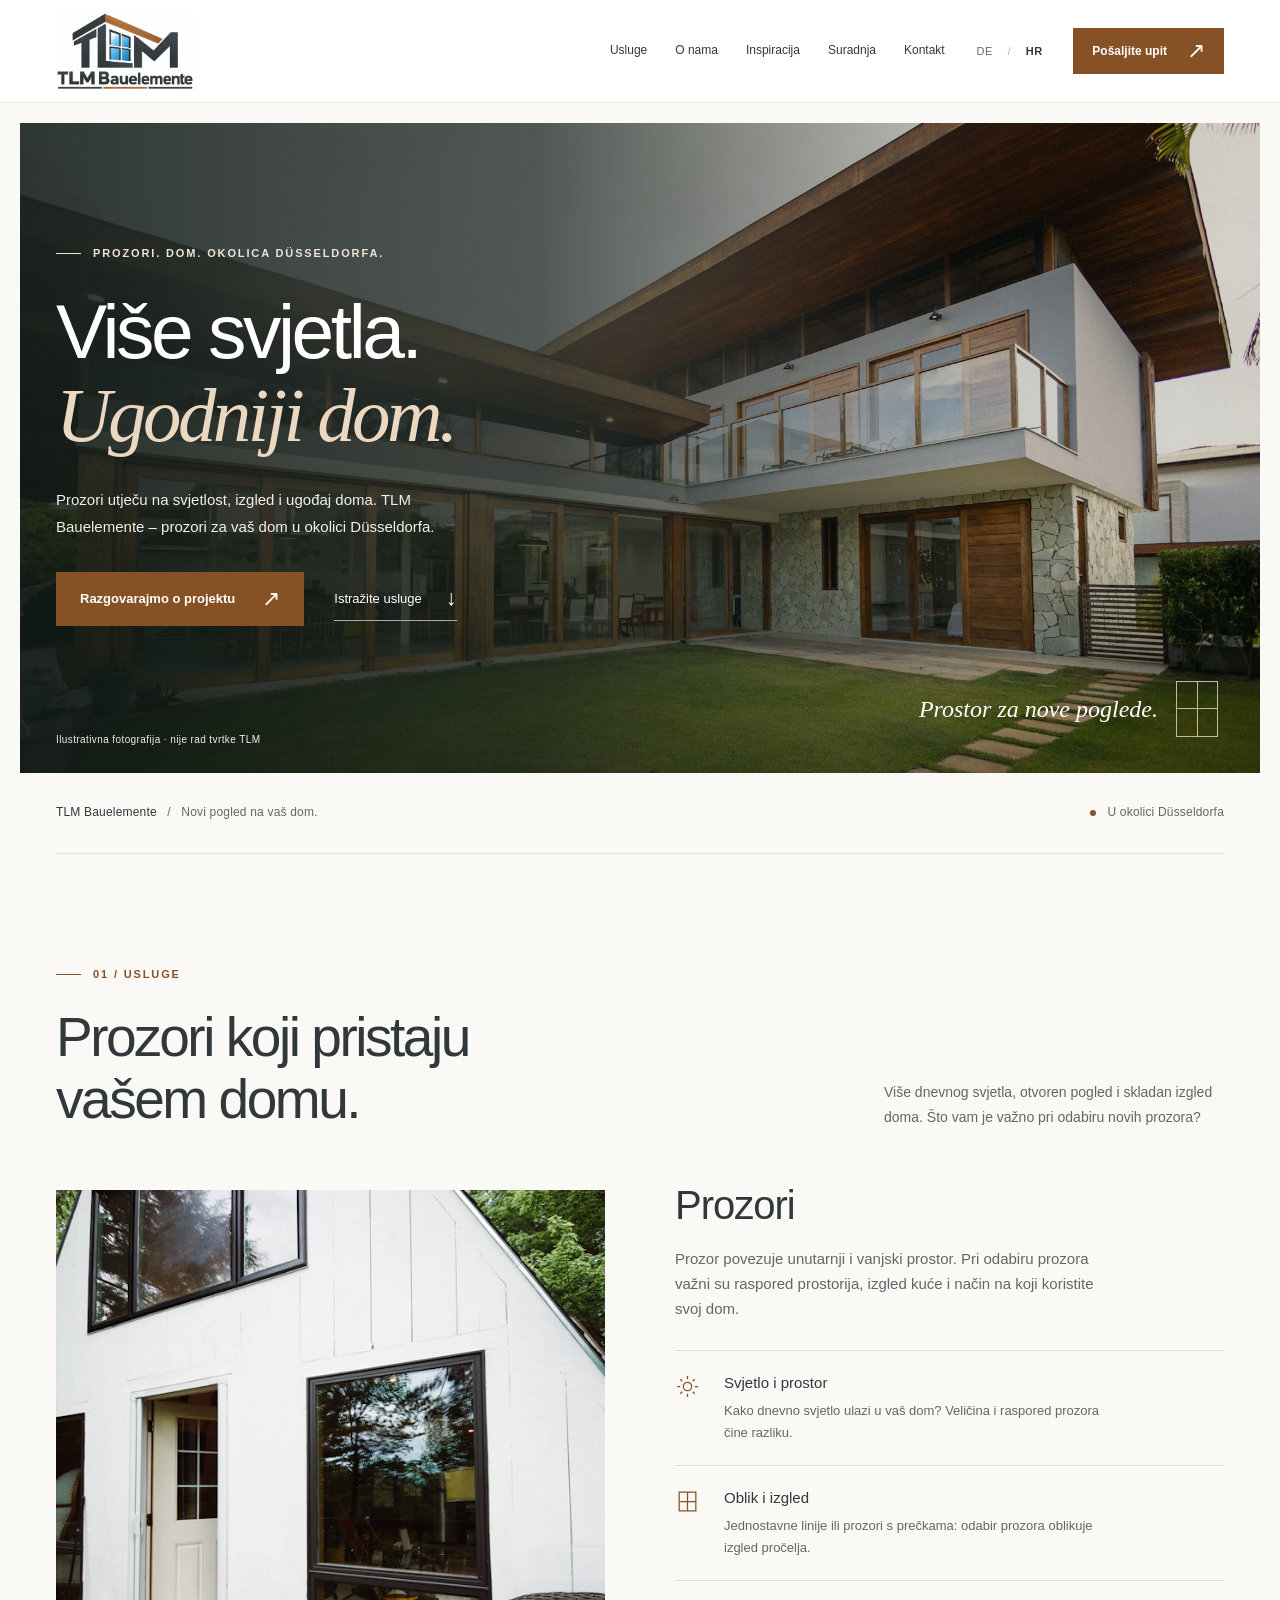
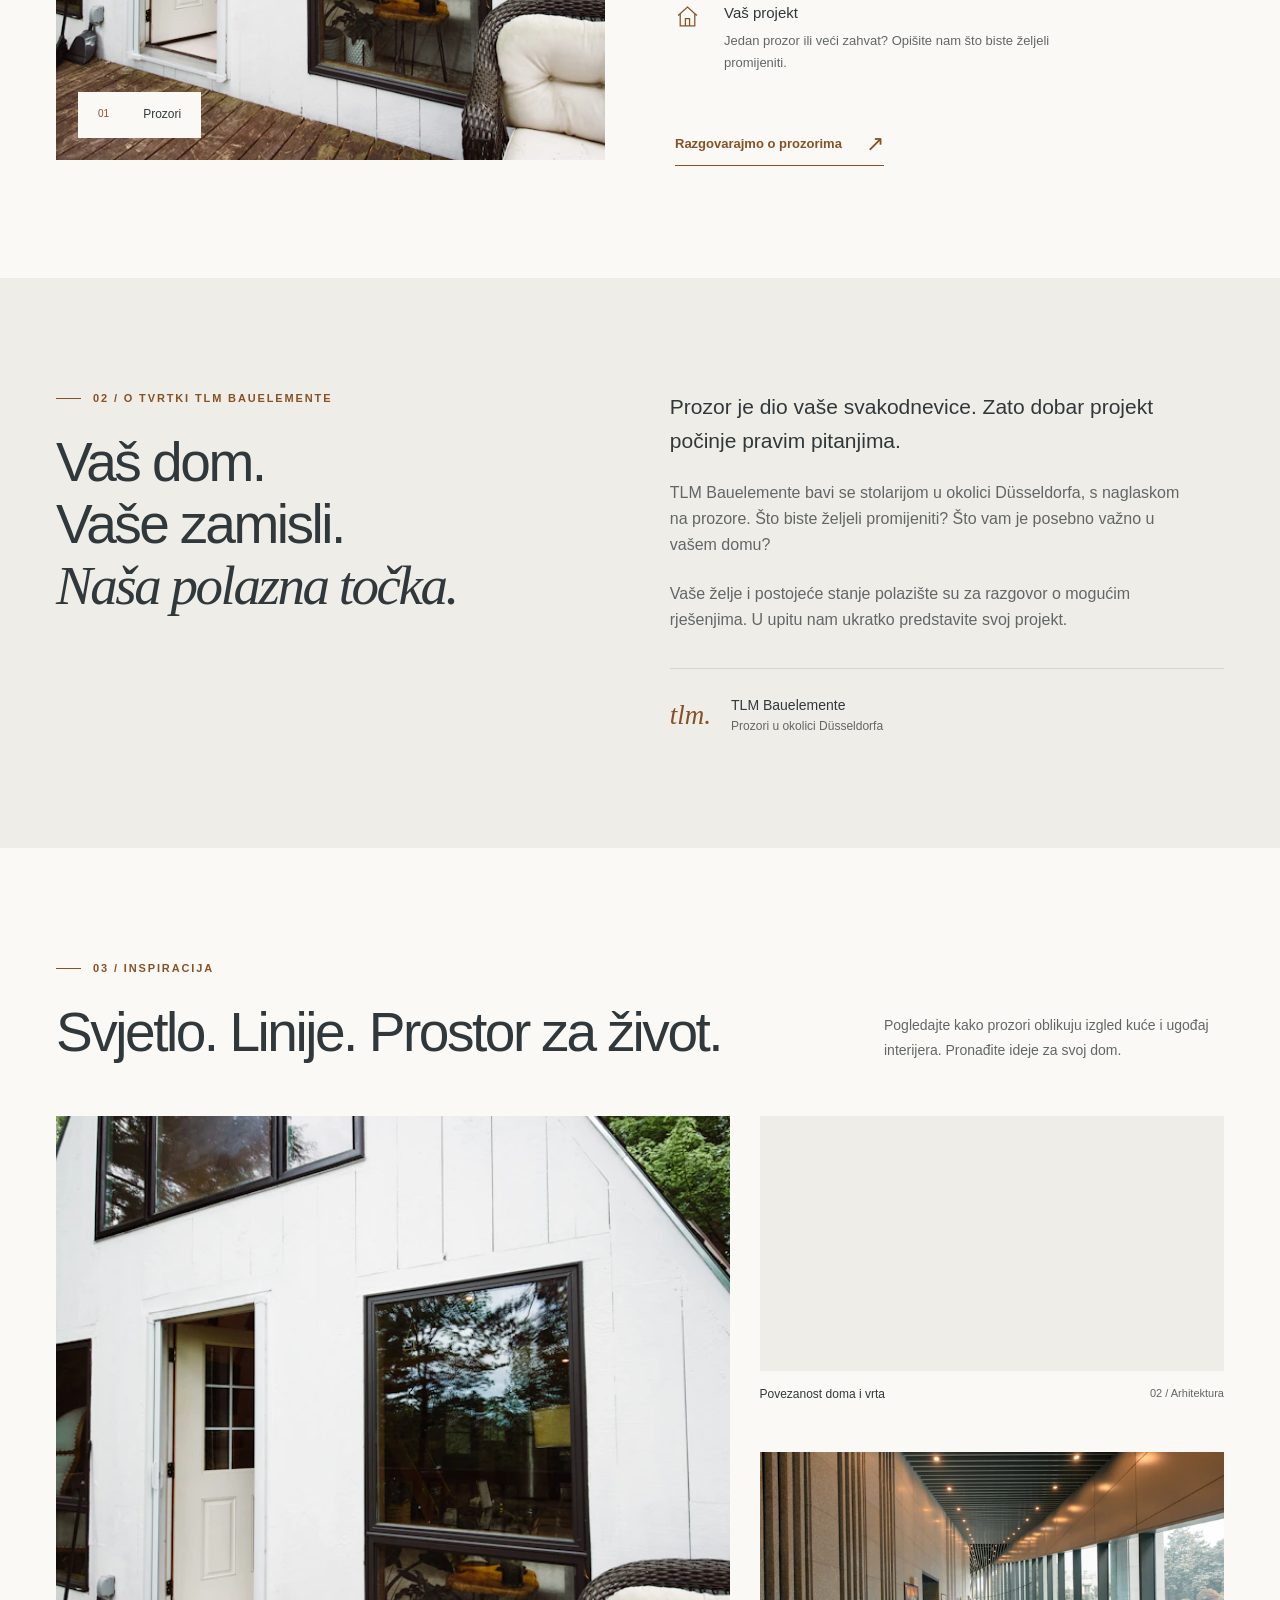
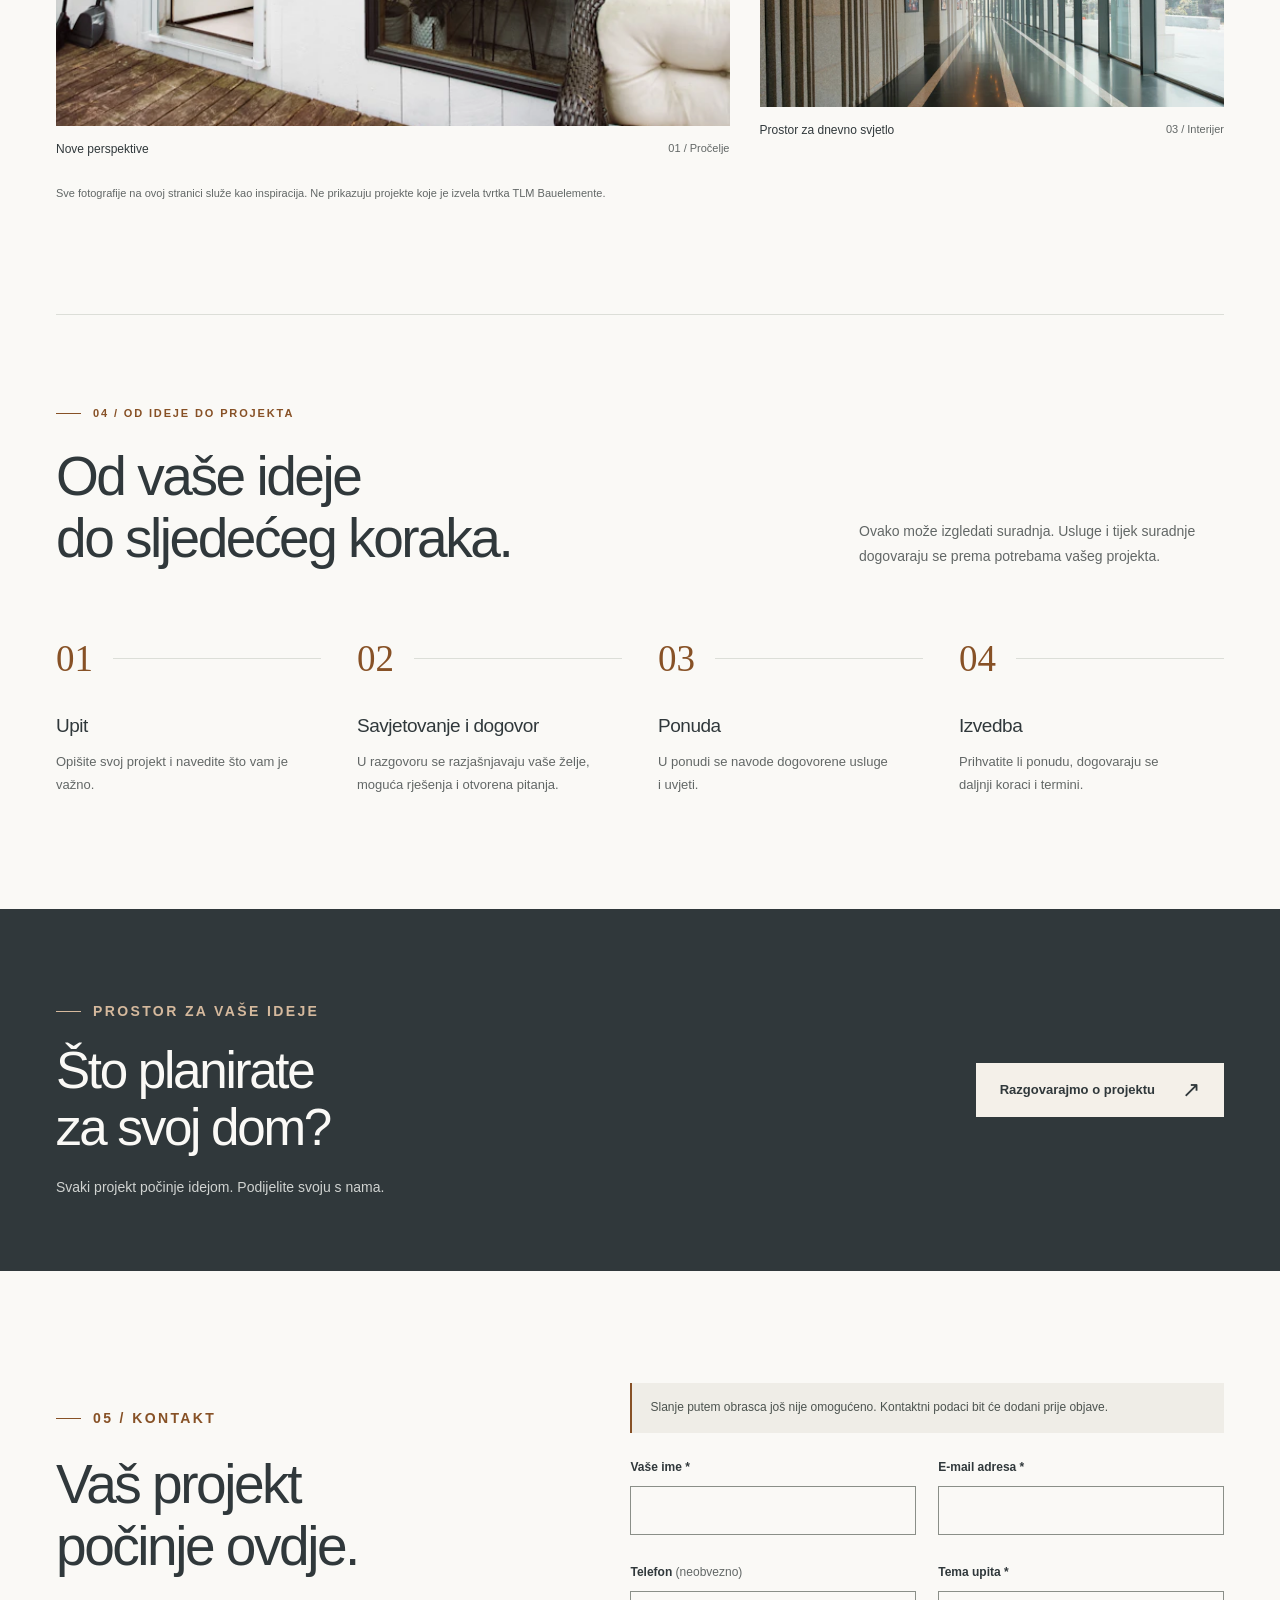
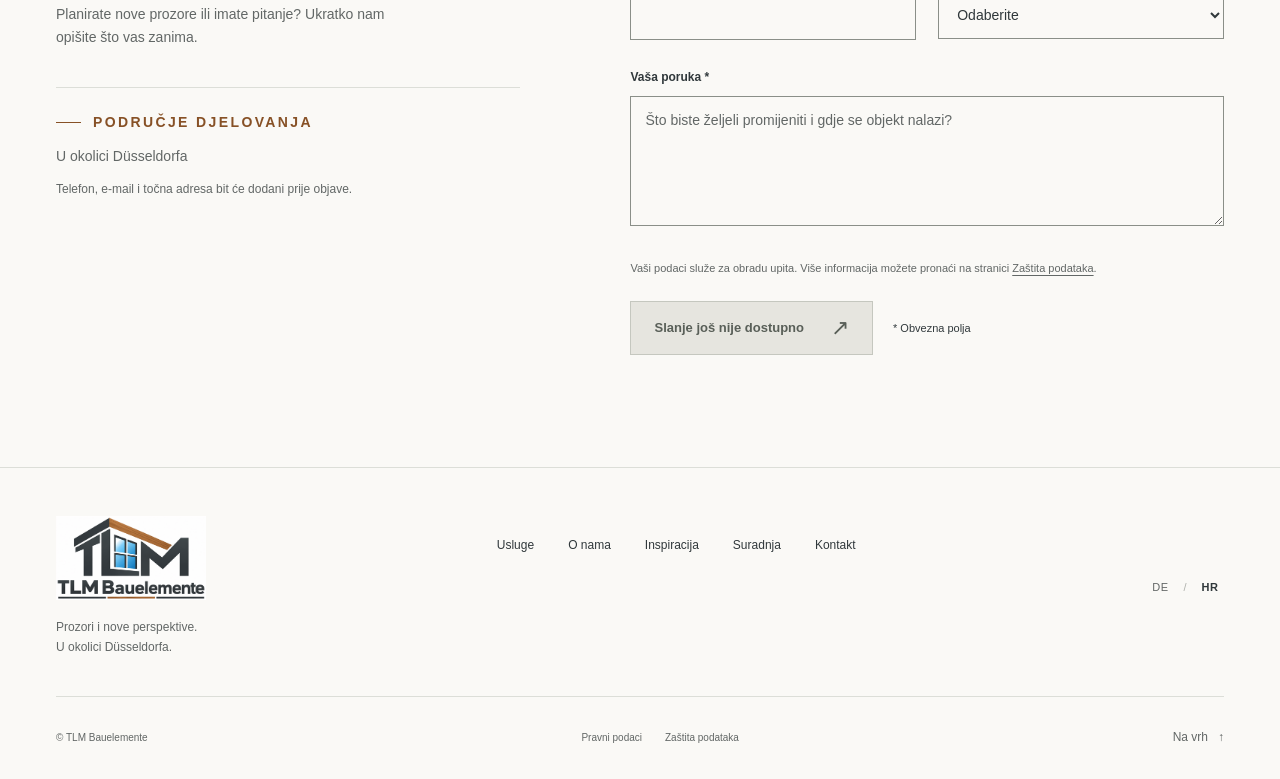
==== hr/index.html @ 79901905 "Add files via upload" ====
<!doctype html>
<html lang="hr">
<head>
  <meta charset="utf-8">
  <meta name="viewport" content="width=device-width, initial-scale=1">
  <meta name="theme-color" content="#30383b">
  <meta name="robots" content="noindex, nofollow">
  <title>TLM Bauelemente | Prozori u okolici Düsseldorfa</title>
  <meta name="description" content="Prozori za vaš dom u okolici Düsseldorfa. Upoznajte TLM Bauelemente, pronađite inspiraciju i opišite nam svoj projekt.">
  <!-- Replace the reserved example.invalid domain before publishing; see docs/OBJAVA.md. -->
  <link rel="canonical" href="https://example.invalid/hr/">
  <link rel="alternate" hreflang="de" href="https://example.invalid/">
  <link rel="alternate" hreflang="hr" href="https://example.invalid/hr/">
  <link rel="alternate" hreflang="x-default" href="https://example.invalid/">
  <meta property="og:type" content="website">
  <meta property="og:site_name" content="TLM Bauelemente">
  <meta property="og:locale" content="hr_HR">
  <meta property="og:locale:alternate" content="de_DE">
  <meta property="og:title" content="TLM Bauelemente | Prozori u okolici Düsseldorfa">
  <meta property="og:description" content="Prozori za vaš dom u okolici Düsseldorfa. Upoznajte TLM Bauelemente, pronađite inspiraciju i opišite nam svoj projekt.">
  <meta property="og:url" content="https://example.invalid/hr/">
  <meta property="og:image" content="https://example.invalid/assets/images/house-1200.jpg">
  <meta property="og:image:width" content="1200">
  <meta property="og:image:height" content="675">
  <meta property="og:image:alt" content="Moderna kuća s velikim staklenim površinama i drvenim okvirima – ilustrativna fotografija">
  <link rel="icon" type="image/png" href="../assets/images/favicon.png">
  <link rel="stylesheet" href="../assets/css/styles.css">
  <script src="../assets/js/config.js" defer></script>
  <script src="../assets/js/main.js" defer></script>
</head><body id="top">
<a class="skip-link" href="#main">Preskoči na sadržaj</a>
<header class="site-header"><div class="wrap header-inner">
  <a class="brand" href="index.html" aria-label="TLM Bauelemente – početna stranica"><img src="../assets/images/logo-small.png" width="400" height="225" alt="TLM Bauelemente"></a>
  <nav class="header-nav" id="main-nav" aria-label="Glavna navigacija"><a href="#leistungen">Usluge</a><a href="#ueber-uns">O nama</a><a href="#inspiration">Inspiracija</a><a href="#ablauf">Suradnja</a><a href="#kontakt">Kontakt</a></nav>
  <div class="header-actions"><nav class="languages" aria-label="Odabir jezika"><a href="../index.html" lang="de" hreflang="de" aria-label="Deutsch" data-language-link>DE</a><span aria-hidden="true">/</span><a href="index.html" lang="hr" hreflang="hr" aria-label="Hrvatski" aria-current="page">HR</a></nav><a class="button" href="#kontakt">Pošaljite upit <span class="arrow" aria-hidden="true">↗</span></a><button class="menu-toggle" type="button" aria-expanded="false" aria-controls="main-nav" aria-label="Otvori izbornik"><span></span><span></span></button></div>
</div></header>
<main id="main">
  <section class="hero" aria-labelledby="hero-title">
    <img class="hero-image" src="../assets/images/house-1200.jpg" srcset="../assets/images/house-640.jpg 640w, ../assets/images/house-1200.jpg 1200w, ../assets/images/house-1920.jpg 1920w" sizes="100vw" width="1200" height="675" alt="Moderna kuća s velikim staklenim površinama i drvenim okvirima – ilustrativna fotografija" fetchpriority="high" decoding="async">
    <div class="wrap"><p class="eyebrow">Prozori. Dom. Okolica Düsseldorfa.</p><h1 id="hero-title">Više svjetla.<span class="serif">Ugodniji dom.</span></h1><p class="hero-description">Prozori utječu na svjetlost, izgled i ugođaj doma. TLM Bauelemente – prozori za vaš dom u okolici Düsseldorfa.</p><div class="hero-buttons"><a class="button" href="#kontakt">Razgovarajmo o projektu <span class="arrow" aria-hidden="true">↗</span></a><a class="text-link" href="#leistungen">Istražite usluge <span class="arrow" aria-hidden="true">↓</span></a></div></div>
    <p class="hero-note">Ilustrativna fotografija · nije rad tvrtke TLM</p><div class="hero-marker" aria-hidden="true"><span>Prostor za nove poglede.</span><div class="window-mark"></div></div>
  </section>
  <div class="wrap intro-strip"><p><strong>TLM Bauelemente</strong> &nbsp; / &nbsp; Novi pogled na vaš dom.</p><p class="strip-right"><span class="location-dot" aria-hidden="true"></span>U okolici Düsseldorfa</p></div>
  <section class="section wrap" id="leistungen" aria-labelledby="services-title">
    <div class="section-heading"><div><p class="eyebrow">01 / Usluge</p><h2 id="services-title">Prozori koji pristaju<br>vašem domu.</h2></div><p>Više dnevnog svjetla, otvoren pogled i skladan izgled doma. Što vam je važno pri odabiru novih prozora?</p></div>
    <div class="services-layout"><figure class="service-photo"><img class="" src="../assets/images/window-1200.webp" srcset="../assets/images/window-640.webp 640w, ../assets/images/window-1200.webp 1200w, ../assets/images/window-1920.webp 1920w" sizes="(max-width: 600px) calc(100vw - 40px), 50vw" width="1200" height="1800" alt="Svijetlo pročelje kuće s tamnim prozorskim okvirima i drvenom terasom – ilustrativna fotografija" loading="lazy" decoding="async"><figcaption class="photo-label"><span>01</span>Prozori</figcaption></figure><div class="service-details"><h3>Prozori</h3><p>Prozor povezuje unutarnji i vanjski prostor. Pri odabiru prozora važni su raspored prostorija, izgled kuće i način na koji koristite svoj dom.</p><div class="service-points"><div class="service-point"><svg viewBox="0 0 24 24" aria-hidden="true"><path d="M12 2v3m0 14v3M2 12h3m14 0h3M5 5l2 2m10 10 2 2M5 19l2-2M17 7l2-2"/><circle cx="12" cy="12" r="4"/></svg><div><h4>Svjetlo i prostor</h4><p>Kako dnevno svjetlo ulazi u vaš dom? Veličina i raspored prozora čine razliku.</p></div></div><div class="service-point"><svg viewBox="0 0 24 24" aria-hidden="true"><rect x="4" y="3" width="16" height="18"/><path d="M12 3v18M4 12h16"/></svg><div><h4>Oblik i izgled</h4><p>Jednostavne linije ili prozori s prečkama: odabir prozora oblikuje izgled pročelja.</p></div></div><div class="service-point"><svg viewBox="0 0 24 24" aria-hidden="true"><path d="M3 11 12 3l9 8M5 9v12h14V9M10 21v-7h4v7"/></svg><div><h4>Vaš projekt</h4><p>Jedan prozor ili veći zahvat? Opišite nam što biste željeli promijeniti.</p></div></div></div><a class="text-link" href="#kontakt">Razgovarajmo o prozorima <span class="arrow" aria-hidden="true">↗</span></a></div></div>
    <!-- Optional services: enable only after owner approval, in assets/js/config.js. -->
    <div class="additional-services"><article data-service="doors" hidden><svg class="service-icon" viewBox="0 0 24 24" aria-hidden="true"><path d="M5 21V3h14v18M5 21h14M9 21V6l7-2v17M12 13h1"/></svg><h3>Vrata</h3><p>Ulazna vrata ostavljaju prvi dojam. Opišite kakav izgled želite i što vam je važno u svakodnevnoj uporabi.</p><a class="text-link" href="#kontakt">Pošaljite upit <span class="arrow" aria-hidden="true">↗</span></a></article><article data-service="sliding" hidden><svg class="service-icon" viewBox="0 0 24 24" aria-hidden="true"><rect x="2" y="4" width="20" height="16"/><path d="M10 4v16M14 4v16M5 12h3m8 0h3"/></svg><h3>Klizne stijene</h3><p>Želite povezati dom s terasom ili vrtom? Opišite kakvu kliznu stijenu zamišljate.</p><a class="text-link" href="#kontakt">Pošaljite upit <span class="arrow" aria-hidden="true">↗</span></a></article><article data-service="shutters" hidden><svg class="service-icon" viewBox="0 0 24 24" aria-hidden="true"><rect x="4" y="3" width="16" height="18"/><path d="M4 7h16M4 10h16M4 13h16M4 16h16"/></svg><h3>Rolete</h3><p>Više privatnosti ili manje jutarnjeg svjetla? Opišite što očekujete od roleta.</p><a class="text-link" href="#kontakt">Pošaljite upit <span class="arrow" aria-hidden="true">↗</span></a></article><article data-service="shading" hidden><svg class="service-icon" viewBox="0 0 24 24" aria-hidden="true"><circle cx="12" cy="12" r="4"/><path d="M12 2v3m0 14v3M2 12h3m14 0h3M5 5l2 2m10 10 2 2M5 19l2-2M17 7l2-2"/></svg><h3>Zaštita od sunca</h3><p>U kojim vam prostorijama smeta izravno sunce? Opišite gdje vam je potrebna zaštita.</p><a class="text-link" href="#kontakt">Pošaljite upit <span class="arrow" aria-hidden="true">↗</span></a></article><article data-service="installation" hidden><svg class="service-icon" viewBox="0 0 24 24" aria-hidden="true"><path d="M14 5a5 5 0 0 0-6 6l-5 6a2 2 0 0 0 4 3l5-6a5 5 0 0 0 6-6l-3 3-3-3 2-3Z"/></svg><h3>Montaža</h3><p>Imate pitanja o ugradnji? Opišite što treba ugraditi i kakvo je postojeće stanje.</p><a class="text-link" href="#kontakt">Pošaljite upit <span class="arrow" aria-hidden="true">↗</span></a></article><article data-service="renovation" hidden><svg class="service-icon" viewBox="0 0 24 24" aria-hidden="true"><path d="m3 11 9-8 9 8M5 10v11h14V10M9 15h6m-2-2 2 2-2 2"/></svg><h3>Obnova</h3><p>Planirate zamjenu postojećih prozora ili vrata? Opišite trenutačno stanje i željene promjene.</p><a class="text-link" href="#kontakt">Pošaljite upit <span class="arrow" aria-hidden="true">↗</span></a></article></div>
  </section>
  <section class="section about" id="ueber-uns" aria-labelledby="about-title"><div class="wrap about-layout"><div><p class="eyebrow">02 / O tvrtki TLM Bauelemente</p><h2 id="about-title">Vaš dom.<br>Vaše zamisli.<br><span class="serif">Naša polazna točka.</span></h2></div><div class="about-body"><p class="lead">Prozor je dio vaše svakodnevice. Zato dobar projekt počinje pravim pitanjima.</p><p>TLM Bauelemente bavi se stolarijom u okolici Düsseldorfa, s naglaskom na prozore. Što biste željeli promijeniti? Što vam je posebno važno u vašem domu?</p><p>Vaše želje i postojeće stanje polazište su za razgovor o mogućim rješenjima. U upitu nam ukratko predstavite svoj projekt.</p><div class="about-footnote"><span class="monogram" aria-hidden="true">tlm.</span><p><strong>TLM Bauelemente</strong>Prozori u okolici Düsseldorfa</p></div></div></div></section>
  <section class="section wrap" id="inspiration" aria-labelledby="gallery-title"><div class="section-heading"><div><p class="eyebrow">03 / Inspiracija</p><h2 id="gallery-title">Svjetlo. Linije. Prostor za život.</h2></div><p>Pogledajte kako prozori oblikuju izgled kuće i ugođaj interijera. Pronađite ideje za svoj dom.</p></div><div class="gallery"><figure><div class="image-wrap"><img class="" src="../assets/images/window-1200.webp" srcset="../assets/images/window-640.webp 640w, ../assets/images/window-1200.webp 1200w, ../assets/images/window-1920.webp 1920w" sizes="(max-width: 600px) calc(100vw - 40px), 50vw" width="1200" height="1800" alt="Svijetlo pročelje kuće s tamnim prozorskim okvirima i drvenom terasom – ilustrativna fotografija" loading="lazy" decoding="async"></div><figcaption>Nove perspektive<span>01 / Pročelje</span></figcaption></figure><figure><div class="image-wrap"><img class="" src="../assets/images/house-1200.jpg" srcset="../assets/images/house-640.jpg 640w, ../assets/images/house-1200.jpg 1200w, ../assets/images/house-1920.jpg 1920w" sizes="(max-width: 600px) calc(100vw - 40px), 50vw" width="1200" height="675" alt="Moderna kuća s velikim staklenim površinama i drvenim okvirima – ilustrativna fotografija" loading="lazy" decoding="async"></div><figcaption>Povezanost doma i vrta<span>02 / Arhitektura</span></figcaption></figure><figure><div class="image-wrap"><img class="" src="../assets/images/interior-1200.webp" srcset="../assets/images/interior-640.webp 640w, ../assets/images/interior-1200.webp 1200w, ../assets/images/interior-1920.webp 1920w" sizes="(max-width: 600px) calc(100vw - 40px), 50vw" width="1200" height="800" alt="Dug interijer s ostakljenjem od poda do stropa i dnevnim svjetlom – ilustrativna fotografija" loading="lazy" decoding="async"></div><figcaption>Prostor za dnevno svjetlo<span>03 / Interijer</span></figcaption></figure></div><p class="image-notice">Sve fotografije na ovoj stranici služe kao inspiracija. Ne prikazuju projekte koje je izvela tvrtka TLM Bauelemente.</p></section>
  <section class="section process wrap" id="ablauf" aria-labelledby="process-title"><div class="process-inner"><div class="section-heading"><div><p class="eyebrow">04 / Od ideje do projekta</p><h2 id="process-title">Od vaše ideje<br>do sljedećeg koraka.</h2></div><p>Ovako može izgledati suradnja. Usluge i tijek suradnje dogovaraju se prema potrebama vašeg projekta.</p></div><div class="steps"><article><div class="step-number" aria-hidden="true">01</div><h3>Upit</h3><p>Opišite svoj projekt i navedite što vam je važno.</p></article><article><div class="step-number" aria-hidden="true">02</div><h3>Savjetovanje i dogovor</h3><p>U razgovoru se razjašnjavaju vaše želje, moguća rješenja i otvorena pitanja.</p></article><article><div class="step-number" aria-hidden="true">03</div><h3>Ponuda</h3><p>U ponudi se navode dogovorene usluge i uvjeti.</p></article><article><div class="step-number" aria-hidden="true">04</div><h3>Izvedba</h3><p>Prihvatite li ponudu, dogovaraju se daljnji koraci i termini.</p></article></div></div></section>
  <section class="cta" aria-labelledby="cta-title"><div class="wrap cta-inner"><div><p class="eyebrow">Prostor za vaše ideje</p><h2 id="cta-title">Što planirate<br>za svoj dom?</h2><p>Svaki projekt počinje idejom. Podijelite svoju s nama.</p></div><a class="button" href="#kontakt">Razgovarajmo o projektu <span class="arrow" aria-hidden="true">↗</span></a></div></section>
  <section class="section wrap" id="kontakt" aria-labelledby="contact-title"><div class="contact-grid"><div class="contact-copy"><p class="eyebrow">05 / Kontakt</p><h2 id="contact-title">Vaš projekt<br>počinje ovdje.</h2><p>Planirate nove prozore ili imate pitanje? Ukratko nam opišite što vas zanima.</p><div class="contact-detail"><p class="eyebrow">Područje djelovanja</p><p>U okolici Düsseldorfa</p><p class="pending">Telefon, e-mail i točna adresa bit će dodani prije objave.</p></div></div>
  <div><p class="form-notice" id="form-notice">Slanje putem obrasca još nije omogućeno. Kontaktni podaci bit će dodani prije objave.</p>
    <form id="project-form" aria-describedby="form-notice" method="post">
      <div class="form-grid">
        <div class="field"><label for="name">Vaše ime *</label><input id="name" name="name" type="text" autocomplete="name" required maxlength="120" data-validate aria-describedby="name-error"><span class="field-error" id="name-error"></span></div>
        <div class="field"><label for="email">E-mail adresa *</label><input id="email" name="email" type="email" autocomplete="email" required maxlength="254" data-validate aria-describedby="email-error"><span class="field-error" id="email-error"></span></div>
        <div class="field"><label for="phone">Telefon <span>(neobvezno)</span></label><input id="phone" name="phone" type="tel" autocomplete="tel" maxlength="50" data-validate aria-describedby="phone-error"><span class="field-error" id="phone-error"></span></div>
        <div class="field"><label for="project-type">Tema upita *</label><select id="project-type" name="projectType" required data-validate aria-describedby="project-type-error"><option value="">Odaberite</option><option value="windows">Prozori</option><option value="general">Opći upit</option><option data-service="doors" value="doors" hidden disabled>Vrata</option><option data-service="sliding" value="sliding" hidden disabled>Klizne stijene</option><option data-service="shutters" value="shutters" hidden disabled>Rolete</option><option data-service="shading" value="shading" hidden disabled>Zaštita od sunca</option><option data-service="installation" value="installation" hidden disabled>Montaža</option><option data-service="renovation" value="renovation" hidden disabled>Obnova</option></select><span class="field-error" id="project-type-error"></span></div>
        <div class="field full"><label for="message">Vaša poruka *</label><textarea id="message" name="message" rows="4" required maxlength="5000" placeholder="Što biste željeli promijeniti i gdje se objekt nalazi?" data-validate aria-describedby="message-error"></textarea><span class="field-error" id="message-error"></span></div>
      </div>
      <div class="honeypot" aria-hidden="true"><label for="website">Web-stranica</label><input id="website" name="website" tabindex="-1" autocomplete="off" disabled></div>
      <p class="privacy-note">Vaši podaci služe za obradu upita. Više informacija možete pronaći na stranici <a href="datenschutz.html">Zaštita podataka</a>.</p>
      <div class="form-bottom"><button class="button" type="submit" disabled><span data-submit-label>Slanje još nije dostupno</span><span class="arrow" aria-hidden="true">↗</span></button><span class="required-note">* Obvezna polja</span></div>
      <p class="form-status" id="form-status" role="status" aria-live="polite" aria-atomic="true"></p>
      <noscript><p class="no-js-notice">Slanje putem obrasca u ovom prikazu još nije omogućeno. Nakon aktivacije za slanje će biti potreban JavaScript.</p></noscript>
    </form>
  </div></div></section>
</main><footer class="site-footer"><div class="wrap">
  <div class="footer-top"><div class="footer-brand"><a href="index.html" aria-label="TLM Bauelemente – početna stranica"><img src="../assets/images/logo-small.png" width="400" height="225" alt="TLM Bauelemente" loading="lazy"></a><p>Prozori i nove perspektive.<br>U okolici Düsseldorfa.</p></div><nav class="footer-links" aria-label="Navigacija u podnožju"><a href="#leistungen">Usluge</a><a href="#ueber-uns">O nama</a><a href="#inspiration">Inspiracija</a><a href="#ablauf">Suradnja</a><a href="#kontakt">Kontakt</a></nav><nav class="languages" aria-label="Odabir jezika"><a href="../index.html" lang="de" hreflang="de" aria-label="Deutsch" data-language-link>DE</a><span aria-hidden="true">/</span><a href="index.html" lang="hr" hreflang="hr" aria-label="Hrvatski" aria-current="page">HR</a></nav></div>
  <div class="footer-bottom"><span>© TLM Bauelemente</span><nav class="footer-legal" aria-label="Pravne informacije"><a href="impressum.html">Pravni podaci</a><a href="datenschutz.html">Zaštita podataka</a></nav><a class="back-top" href="#top">Na vrh <span aria-hidden="true">↑</span></a></div>
</div></footer>
</body></html>
---- assets/css/styles.css ----
@charset "UTF-8";
:root{--paper:#faf9f6;--ink:#30383b;--muted:#626766;--line:#dcded8;--sand:#efede7;--wood:#875126;--wood-light:#c5966d;--white:#fff;--max:1280px;--header:102px}
*{box-sizing:border-box}html{scroll-behavior:smooth;scroll-padding-top:calc(var(--header) + 24px)}body{margin:0;background:var(--paper);color:var(--ink);font-family:Arial,Helvetica,sans-serif;font-size:16px;line-height:1.65;-webkit-font-smoothing:antialiased}a{color:inherit;text-decoration:none}button,input,textarea,select{font:inherit}button,a,input,textarea,select{-webkit-tap-highlight-color:transparent}button{cursor:pointer}img{display:block;max-width:100%;height:auto}figure,p,h1,h2,h3{margin:0}h1,h2,h3{font-weight:400;line-height:1.12}h1,h2{letter-spacing:-.045em}h2{font-size:clamp(36px,4.3vw,60px)}h3{font-size:24px;letter-spacing:-.025em}p{color:var(--muted)}::selection{background:#d9b08d;color:#20292d}:focus-visible{outline:3px solid #1279ad;outline-offset:5px}[hidden]{display:none!important}.wrap{width:min(var(--max),calc(100% - 112px));margin-inline:auto}.section{padding-block:112px}.eyebrow{display:flex;align-items:center;gap:12px;font-size:11px;font-weight:700;letter-spacing:.17em;text-transform:uppercase;line-height:1.5;color:var(--wood);margin-bottom:25px}.eyebrow:before{content:"";width:25px;height:1px;background:currentColor}.serif{font-family:Georgia,'Times New Roman',serif;font-style:italic;font-weight:400}.button{display:inline-flex;justify-content:center;align-items:center;gap:27px;min-height:54px;padding:14px 23px;background:var(--wood);border:1px solid var(--wood);color:#fff;font-size:13px;font-weight:600;line-height:1.5;transition:background .2s,border-color .2s,transform .2s}.button:hover{background:#6e401c;border-color:#6e401c;transform:translateY(-2px)}.arrow{display:inline-block;font-size:22px;line-height:1;font-weight:400;transition:transform .2s}.button:hover .arrow,.text-link:hover .arrow{transform:translateX(4px)}.text-link{display:inline-flex;align-items:center;justify-content:space-between;gap:24px;min-height:44px;font-size:13px;font-weight:600;border-bottom:1px solid currentColor}.skip-link{position:fixed;top:10px;left:10px;transform:translateY(-150%);z-index:100;padding:12px 20px;background:#fff;border:2px solid var(--ink)}.skip-link:focus{transform:translateY(0)}
.site-header{position:sticky;top:0;z-index:30;background:#fff;border-bottom:1px solid #e8e8e4}.header-inner{height:var(--header);display:flex;align-items:center;justify-content:space-between;gap:26px}.brand{flex:none;display:inline-flex}.brand img{width:138px;height:auto}.header-nav{display:flex;align-items:center;gap:28px;margin-left:auto}.header-nav>a{font-size:12px;padding-block:12px;position:relative}.header-nav>a:after{content:"";position:absolute;bottom:5px;left:0;width:0;height:1px;background:var(--wood);transition:width .2s}.header-nav>a:hover:after,.header-nav>a[aria-current="location"]:after{width:100%}.header-actions{display:flex;align-items:center;gap:25px}.header-actions .button{min-height:45px;padding:11px 18px;font-size:12px;gap:20px}.languages{display:flex;align-items:center;gap:9px;font-size:11px;letter-spacing:.05em}.languages a{display:inline-flex;align-items:center;justify-content:center;min-width:28px;min-height:44px;color:var(--muted)}.languages a[aria-current="page"]{color:var(--ink);font-weight:700}.languages span{color:#b0b2ad}.menu-toggle{display:none;width:44px;height:44px;background:none;border:1px solid var(--line);align-items:center;justify-content:center;flex-direction:column;gap:5px}.menu-toggle span{width:18px;height:1px;background:var(--ink);transition:transform .2s}.menu-toggle[aria-expanded="true"] span:first-child{transform:translateY(3px) rotate(45deg)}.menu-toggle[aria-expanded="true"] span:last-child{transform:translateY(-3px) rotate(-45deg)}
.hero{position:relative;isolation:isolate;min-height:650px;margin:20px 20px 0;display:flex;align-items:center;background:#303a35;color:#fff;overflow:hidden}.hero-image{position:absolute;inset:0;z-index:-2;width:100%;height:100%;object-fit:cover;object-position:50% 56%}.hero:before{content:"";position:absolute;inset:0;z-index:-1;background:linear-gradient(90deg,rgba(18,27,24,.88) 0%,rgba(18,27,24,.73) 42%,rgba(18,27,24,.2) 80%,rgba(18,27,24,.16)),linear-gradient(0deg,rgba(18,27,24,.35),transparent 35%)}.hero .wrap{width:min(var(--max),calc(100% - 72px));padding-block:85px 110px}.hero .eyebrow{color:#eee4d8;margin-bottom:30px}.hero h1{font-size:clamp(50px,6vw,86px);max-width:920px;line-height:1.04}.hero h1 .serif{display:block;color:#ead8c2;line-height:1.18}.hero-description{max-width:400px;color:#f1f1eb;font-size:15px;line-height:1.8;margin-top:24px}.hero-buttons{display:flex;align-items:center;gap:30px;margin-top:32px}.hero-buttons .text-link{font-weight:400;color:#fff;border-color:#a7aca4}.hero-note{position:absolute;left:36px;bottom:25px;font-size:10px;color:#eee;letter-spacing:.04em}.hero-marker{position:absolute;right:42px;bottom:36px;display:flex;gap:18px;align-items:center}.hero-marker>span{font:italic 24px Georgia,serif}.window-mark{width:42px;height:56px;border:1px solid #c8b7a1;position:relative}.window-mark:before{content:"";position:absolute;left:49%;top:0;height:100%;border-left:1px solid #c8b7a1}.window-mark:after{content:"";position:absolute;top:48%;left:0;width:100%;border-top:1px solid #c8b7a1}.intro-strip{display:flex;justify-content:space-between;align-items:center;padding-block:30px;border-bottom:1px solid var(--line);gap:25px}.intro-strip p{font-size:12px;letter-spacing:.015em}.intro-strip strong{font-weight:500;color:var(--ink)}.intro-strip .strip-right{display:flex;align-items:center;gap:12px}.location-dot{width:6px;height:6px;background:var(--wood);border-radius:50%;flex:none}
.section-heading{display:flex;align-items:end;justify-content:space-between;gap:45px;margin-bottom:52px}.section-heading>p{max-width:340px;font-size:14px;line-height:1.8}.section-heading h2{max-width:700px}.services-layout{display:grid;grid-template-columns:1fr 1fr;gap:70px;align-items:center}.service-photo{position:relative}.service-photo img{width:100%;height:570px;object-fit:cover;object-position:center 48%}.photo-label{position:absolute;left:22px;bottom:22px;background:var(--paper);padding:13px 20px;display:flex;align-items:center;gap:34px;font-size:12px;color:var(--ink)}.photo-label span:first-child{color:var(--wood);font-size:10px}.service-details h3{font-size:40px;margin-bottom:20px}.service-details>p{font-size:15px;max-width:420px}.service-points{margin-block:28px}.service-point{padding:20px 0;border-top:1px solid var(--line);display:grid;grid-template-columns:34px 1fr;gap:15px}.service-point svg{width:25px;height:25px;stroke:var(--wood);fill:none;stroke-width:1.2;margin-top:3px}.service-point h4{font-size:15px;font-weight:500;margin:0 0 5px}.service-point p{font-size:13px;line-height:1.7;max-width:380px}.service-details .text-link{color:var(--wood)}.additional-services{display:grid;grid-template-columns:repeat(2,1fr);gap:28px}.additional-services:has(article:not([hidden])){margin-top:50px}.additional-services article{padding:28px;border:1px solid var(--line)}.additional-services p{margin-block:15px;font-size:14px}
.about{background:var(--sand)}.about-layout{display:grid;grid-template-columns:.9fr 1fr;gap:115px;align-items:start}.about h2{max-width:480px}.about-body>p{font-size:16px;margin-bottom:22px;max-width:510px}.about-body .lead{font-size:21px;line-height:1.6;color:var(--ink)}.about-footnote{border-top:1px solid #d4d3cc;padding-top:25px;margin-top:34px;display:flex;align-items:center;gap:20px}.about-footnote .monogram{font:italic 27px Georgia,serif;color:var(--wood)}.about-footnote p{font-size:12px}.about-footnote strong{display:block;color:var(--ink);font-size:14px;font-weight:500}
.gallery{display:grid;grid-template-columns:1.45fr 1fr;gap:30px}.gallery figure:first-child{grid-row:span 2}.gallery img{width:100%;object-fit:cover;transition:transform .6s}.gallery .image-wrap{overflow:hidden;background:var(--sand)}.gallery figure:hover img{transform:scale(1.025)}.gallery figure:first-child img{height:610px}.gallery figure:not(:first-child) img{height:255px}.gallery figcaption{display:flex;justify-content:space-between;gap:20px;padding-top:14px;font-size:12px;line-height:1.5}.gallery figcaption span{color:var(--muted);font-size:11px}.image-notice{font-size:11px;margin-top:26px;max-width:720px}.process{padding-top:0}.process-inner{border-top:1px solid var(--line);padding-top:90px}.process .section-heading>p{max-width:365px}.steps{display:grid;grid-template-columns:repeat(4,1fr);gap:36px;margin-top:58px}.step-number{display:flex;align-items:center;gap:20px;font-family:Georgia,serif;font-size:37px;color:var(--wood);margin-bottom:26px}.step-number:after{content:"";height:1px;background:var(--line);flex:1}.steps h3{font-size:19px;margin-bottom:14px}.steps p{font-size:13px;line-height:1.8;max-width:235px}
.cta{background:var(--ink);color:var(--paper);padding-block:72px}.cta-inner{display:flex;justify-content:space-between;align-items:center;gap:45px}.cta .eyebrow{color:#d5b99d;margin-bottom:20px}.cta h2{font-size:clamp(36px,4vw,54px)}.cta p{color:#d0d3d1;font-size:14px;margin-top:20px}.cta .button{flex:none;background:#f4f0e9;color:var(--ink);border-color:#f4f0e9}.cta .button:hover{background:#e8d8c6;border-color:#e8d8c6}
.contact-grid{display:grid;grid-template-columns:.9fr 1.15fr;gap:110px}.contact-copy>p{font-size:14px;margin-top:25px;max-width:350px}.contact-detail{border-top:1px solid var(--line);padding-top:24px;margin-top:38px}.contact-detail .eyebrow{margin-bottom:12px}.contact-detail p{font-size:14px}.contact-detail .pending{font-size:12px;margin-top:12px;max-width:325px}.form-notice{padding:15px 18px;background:var(--sand);border-left:2px solid var(--wood);font-size:12px;margin-bottom:25px;color:#4c534f}.form-grid{display:grid;grid-template-columns:1fr 1fr;gap:23px 22px}.field.full{grid-column:1/-1}.field label{display:block;font-size:12px;margin-bottom:8px;font-weight:600}.field label span{font-weight:400;color:var(--muted)}.field input,.field select,.field textarea{border:1px solid #8a8f88;background:transparent;color:var(--ink);border-radius:0;width:100%;padding:12px 14px;min-height:48px;font-size:14px;transition:border-color .2s}.field textarea{resize:vertical;min-height:130px}.field input:focus,.field select:focus,.field textarea:focus{border-color:var(--wood)}.field [aria-invalid="true"]{border-color:#9a332b}.field-error{display:block;font-size:12px;color:#9a332b;margin-top:5px}.privacy-note{font-size:11px;line-height:1.8;margin-top:20px}.privacy-note a{text-decoration:underline;text-underline-offset:3px}.form-bottom{display:flex;align-items:center;gap:20px;margin-top:22px}.form-bottom .button:disabled{cursor:not-allowed;background:#e6e5df;border-color:#c5c7bf;color:#595f58;transform:none}.form-status{font-size:13px;margin-top:18px}.form-status:empty{display:none}.form-status[data-state="error"]{color:#9a332b}.form-status[data-state="success"]{color:#286039}.required-note{font-size:11px}.honeypot{display:none}.site-footer{border-top:1px solid var(--line);padding-top:48px}.footer-top{display:flex;justify-content:space-between;gap:40px;padding-bottom:38px}.footer-brand img{width:150px}.footer-brand p{margin-top:18px;font-size:12px;max-width:240px}.footer-links{display:flex;align-items:flex-start;gap:34px;padding-top:20px;font-size:12px}.footer-bottom{border-top:1px solid var(--line);padding-block:19px;display:flex;justify-content:space-between;align-items:center;gap:20px;font-size:10px;color:var(--muted)}.footer-legal{display:flex;gap:23px}.footer-legal a{min-height:44px;display:flex;align-items:center}.back-top{display:inline-flex;gap:10px;align-items:center;font-size:12px;min-height:44px}.legal-main{max-width:800px;padding-block:85px 100px}.legal-main h1{font-size:clamp(38px,6vw,64px);margin-bottom:30px}.legal-main h2{font-size:25px;letter-spacing:-.02em;margin-block:35px 14px}.legal-main p,.legal-main li{font-size:15px}.legal-main ul{padding-left:22px}.legal-main .text-link{margin-top:35px}.legal-notice{background:var(--sand);border-left:2px solid var(--wood);padding:20px;margin-bottom:30px}.no-js-notice{font-size:12px;padding:12px;background:var(--sand);margin-top:15px}
input::placeholder,textarea::placeholder{color:var(--muted);opacity:1}
.service-icon{display:block;width:32px;height:32px;fill:none;stroke:var(--wood);stroke-width:1.2;margin-bottom:22px}
@media(min-width:1600px){.hero{min-height:740px}.hero h1{font-size:96px}}
@media(max-width:1180px){.wrap{width:calc(100% - 72px)}.header-nav{gap:17px}.header-actions{gap:15px}.header-actions .button{display:none}.services-layout{gap:45px}.about-layout{gap:65px}.contact-grid{gap:65px}.footer-links{gap:22px}.hero h1{font-size:clamp(56px,7vw,82px)}}
@media(max-width:850px){:root{--header:88px}.wrap{width:calc(100% - 48px)}.header-inner{gap:18px}.brand img{width:115px}.header-actions{margin-left:auto}.js .menu-toggle{display:flex}.header-nav{gap:12px}.header-nav>a{font-size:11px}.js .header-nav{display:none;position:absolute;top:100%;left:0;right:0;padding:18px 24px 28px;background:#fff;border-bottom:1px solid var(--line);box-shadow:0 15px 20px #30383b0a}.js .header-nav.is-open{display:flex;flex-direction:column;align-items:stretch;gap:0}.js .header-nav>a{font-size:16px;padding:14px 0;border-bottom:1px solid var(--line)}.hero{margin:12px 12px 0;min-height:620px}.hero .wrap{width:calc(100% - 48px)}.hero h1{font-size:clamp(50px,8.3vw,72px)}.hero:before{background:linear-gradient(90deg,#121b18de,#121b18a6 65%,#121b1840)}.hero-marker{right:26px}.hero-marker>span{font-size:20px}.hero-note{left:24px}.section{padding-block:80px}.section-heading{gap:30px;margin-bottom:38px}.section-heading>p{max-width:270px}.services-layout{gap:32px}.service-photo img{height:550px}.service-details h3{font-size:34px}.service-point{padding-block:16px}.about-layout{gap:38px}.about-body .lead{font-size:19px}.gallery{gap:24px}.gallery figure:first-child img{height:530px}.gallery figure:not(:first-child) img{height:215px}.steps{gap:25px;grid-template-columns:repeat(2,1fr);row-gap:35px}.steps p{max-width:none}.process{padding-top:0}.process-inner{padding-top:75px}.contact-grid{gap:40px;grid-template-columns:.8fr 1.2fr}.contact h2{font-size:39px}.form-grid{grid-template-columns:1fr}.field.full{grid-column:auto}.footer-links{flex-wrap:wrap;max-width:300px;gap:10px 24px}.footer-top{flex-wrap:wrap}.cta-inner{gap:30px}.cta .button{padding-inline:18px;gap:18px}}
@media(max-width:600px){:root{--header:78px}.wrap{width:calc(100% - 40px)}.header-inner{gap:10px}.brand img{width:105px}.header-actions{gap:12px}.languages{gap:4px}.hero{min-height:635px;margin:8px 8px 0;align-items:flex-start}.hero .wrap{width:calc(100% - 40px);padding-top:57px;padding-bottom:112px}.hero .eyebrow{font-size:9px;letter-spacing:.12em;margin-bottom:28px;gap:9px}.hero h1{font-size:clamp(43px,10.5vw,62px);line-height:1.08;letter-spacing:-.045em}.hero h1 .serif{margin-top:5px;max-width:380px}.hero-description{font-size:14px;max-width:310px;margin-top:23px}.hero-buttons{flex-direction:column;align-items:flex-start;gap:12px;margin-top:27px}.hero-buttons .button{min-height:52px}.hero-buttons .text-link{font-size:12px;min-height:39px}.hero-image{object-position:61% center}.hero:before{background:linear-gradient(90deg,#121b18e0,#121b18a6),linear-gradient(0deg,#121b1880,transparent)}.hero-note{font-size:9px;left:20px;bottom:19px}.hero-marker{bottom:48px;right:21px}.hero-marker>span{display:none}.window-mark{width:28px;height:38px}.intro-strip{padding-block:21px;align-items:flex-start;gap:14px}.intro-strip p{font-size:10px;max-width:165px}.intro-strip .strip-right{max-width:135px;gap:8px}.section{padding-block:65px}.eyebrow{font-size:10px;margin-bottom:19px}h2{font-size:38px;letter-spacing:-.04em}.section-heading{display:block;margin-bottom:30px}.section-heading>p{max-width:400px;margin-top:21px;font-size:14px}.services-layout{grid-template-columns:1fr;gap:32px}.service-photo img{height:370px;object-position:center 42%}.service-details h3{font-size:32px}.service-details>p{font-size:14px}.service-points{margin-block:24px}.service-point{padding-block:18px}.service-point h4{font-size:15px}.service-point p{font-size:13px}.photo-label{left:18px;bottom:18px;padding:11px 17px;gap:28px}.about-layout{grid-template-columns:1fr;gap:28px}.about h2{max-width:350px}.about-body .lead{font-size:19px}.about-body>p{font-size:14px}.about-footnote{margin-top:26px}.gallery{grid-template-columns:1fr;gap:27px}.gallery figure:first-child{grid-row:auto}.gallery figure:first-child img{height:380px}.gallery figure:not(:first-child) img{height:240px}.gallery figcaption{padding-top:11px}.image-notice{font-size:10px;margin-top:23px}.process{padding-top:0}.process-inner{padding-top:60px}.steps{margin-top:33px;gap:26px 22px}.step-number{font-size:30px;margin-bottom:17px;gap:13px}.steps h3{font-size:17px;line-height:1.3;min-height:44px;margin-bottom:8px}.steps p{font-size:12px}.cta{padding-block:53px}.cta-inner{display:block}.cta h2{font-size:37px}.cta p{font-size:13px;margin-top:18px}.cta .button{margin-top:28px}.contact-grid{grid-template-columns:1fr;gap:35px}.contact h2{font-size:38px}.contact-copy>p{margin-top:20px}.contact-detail{margin-top:25px;padding-top:21px}.contact-detail .pending{max-width:none}.form-grid{gap:19px}.field input,.field select,.field textarea{font-size:16px}.form-bottom{align-items:flex-start;flex-direction:column;gap:13px}.footer-top{gap:24px;padding-bottom:28px}.footer-brand{width:100%}.footer-brand img{width:130px}.footer-links{max-width:none;padding-top:0;gap:7px 24px}.footer-links a{min-height:44px;display:flex;align-items:center}.footer-top>.languages{margin-left:auto}.footer-bottom{align-items:flex-start;flex-wrap:wrap;gap:4px 16px;font-size:10px}.footer-bottom>span{width:100%}.footer-legal{gap:20px}.footer-bottom .back-top{margin-left:auto;font-size:10px}.additional-services{grid-template-columns:1fr}.legal-main{padding-block:50px 65px}body:not(.js) .header-inner{height:auto;min-height:78px;flex-wrap:wrap;padding-block:10px}body:not(.js) .header-nav{order:3;width:100%;justify-content:space-between;flex-wrap:wrap}body:not(.js) .site-header{position:relative}}
@media(prefers-reduced-motion:reduce){html{scroll-behavior:auto}*,*:before,*:after{animation:none!important;transition:none!important}.gallery figure:hover img,.button:hover,.button:hover .arrow,.text-link:hover .arrow{transform:none}}
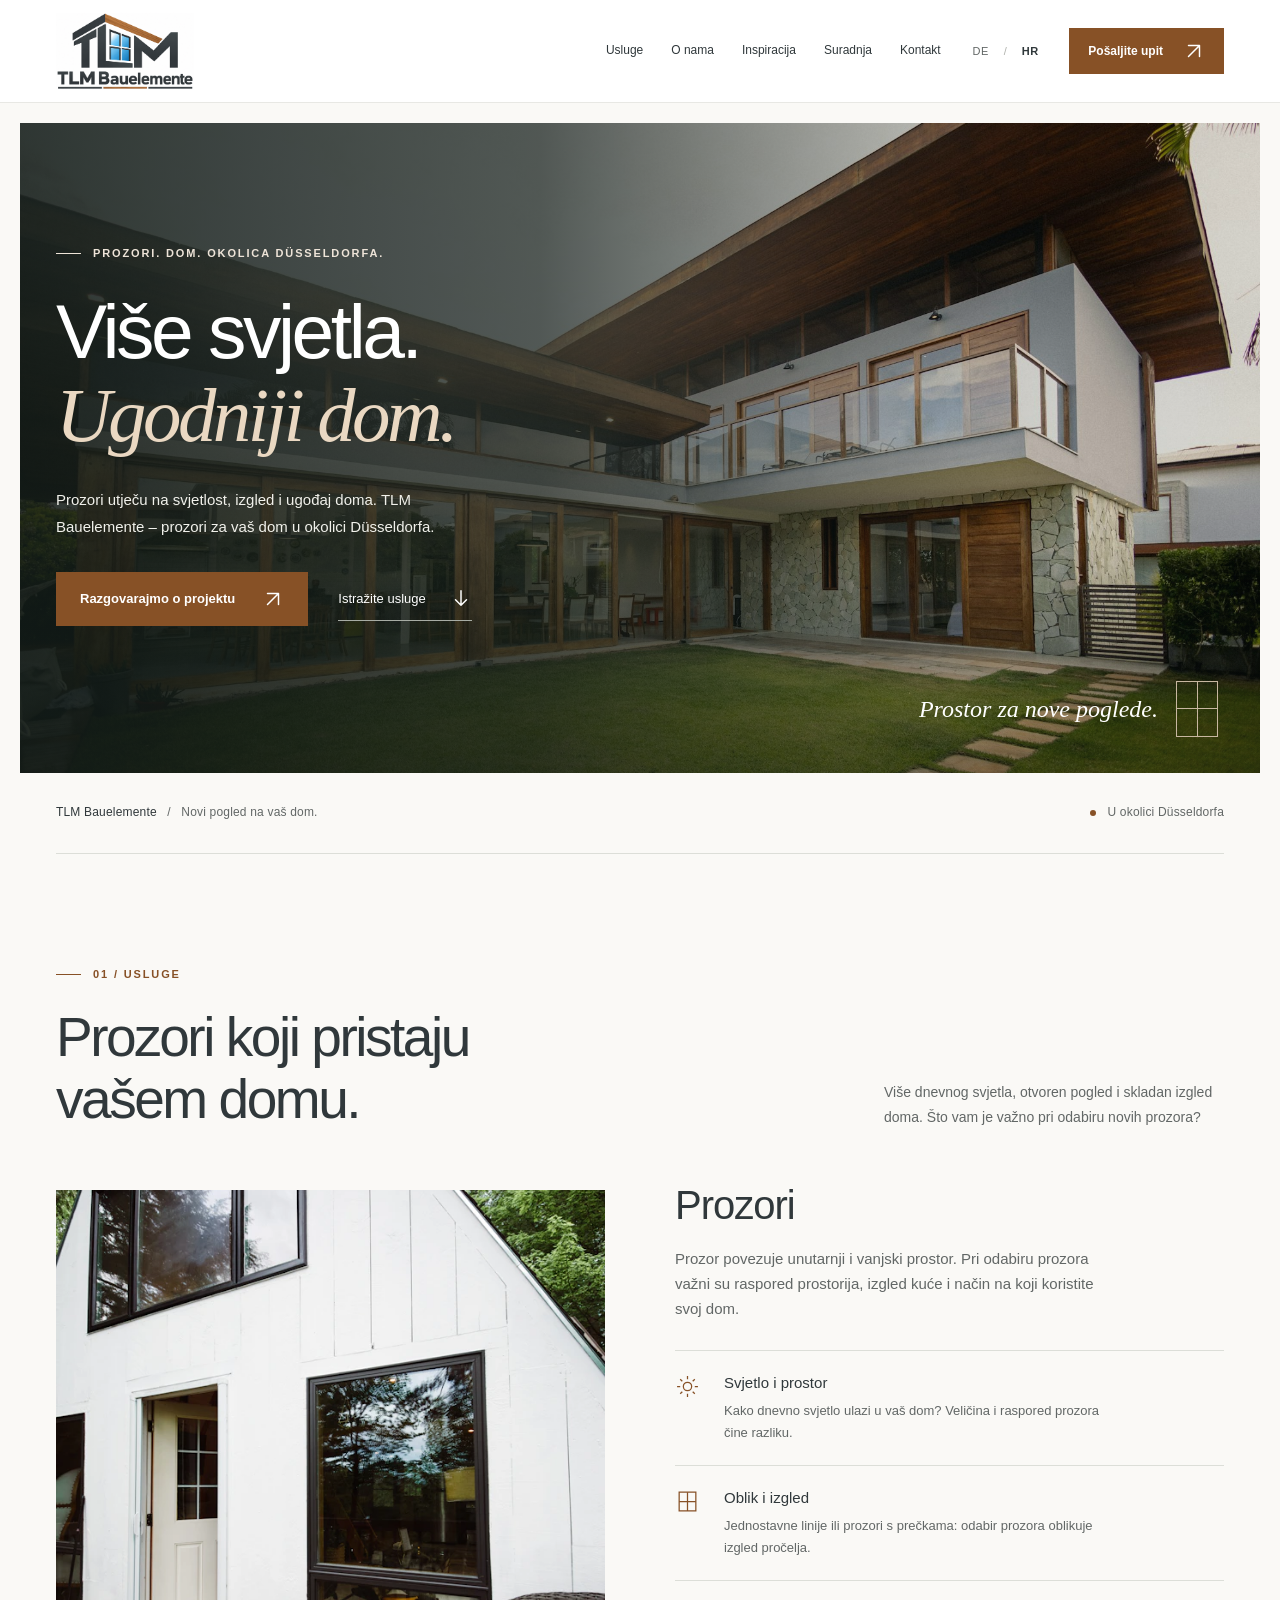
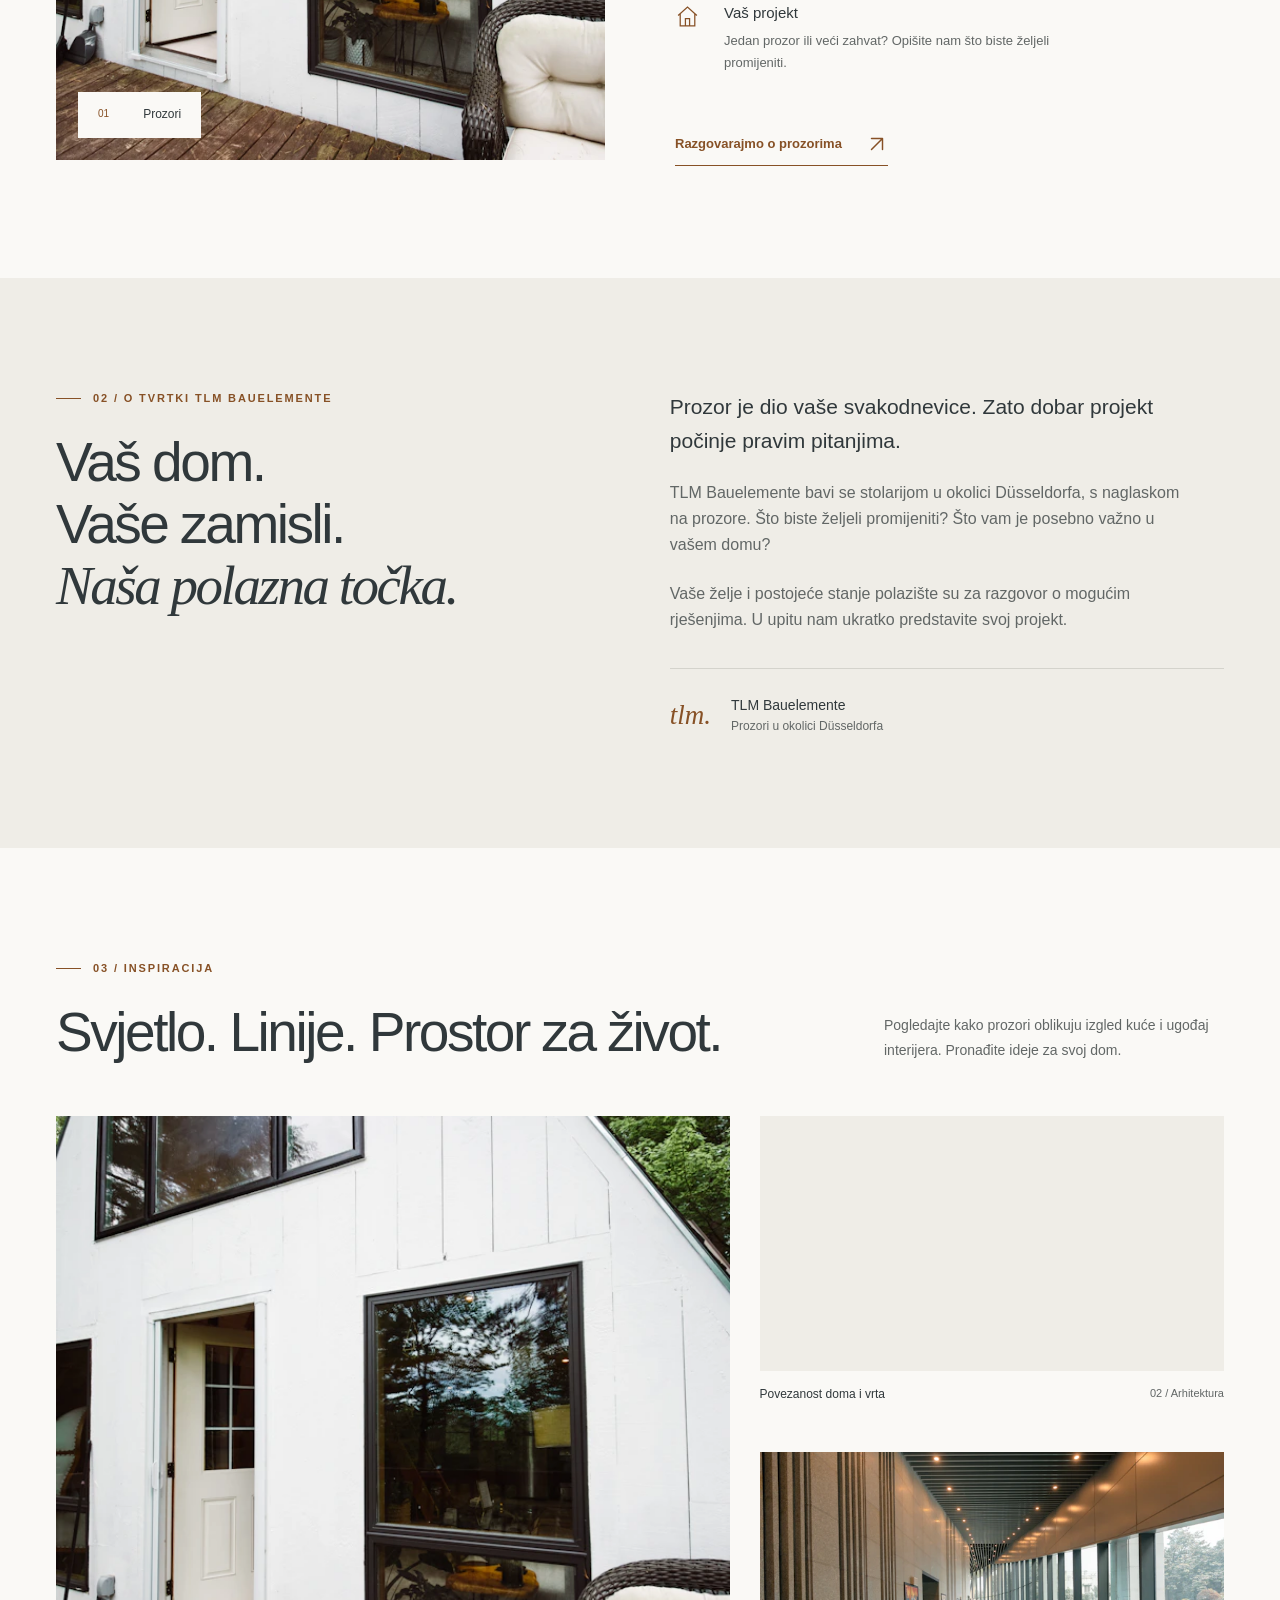
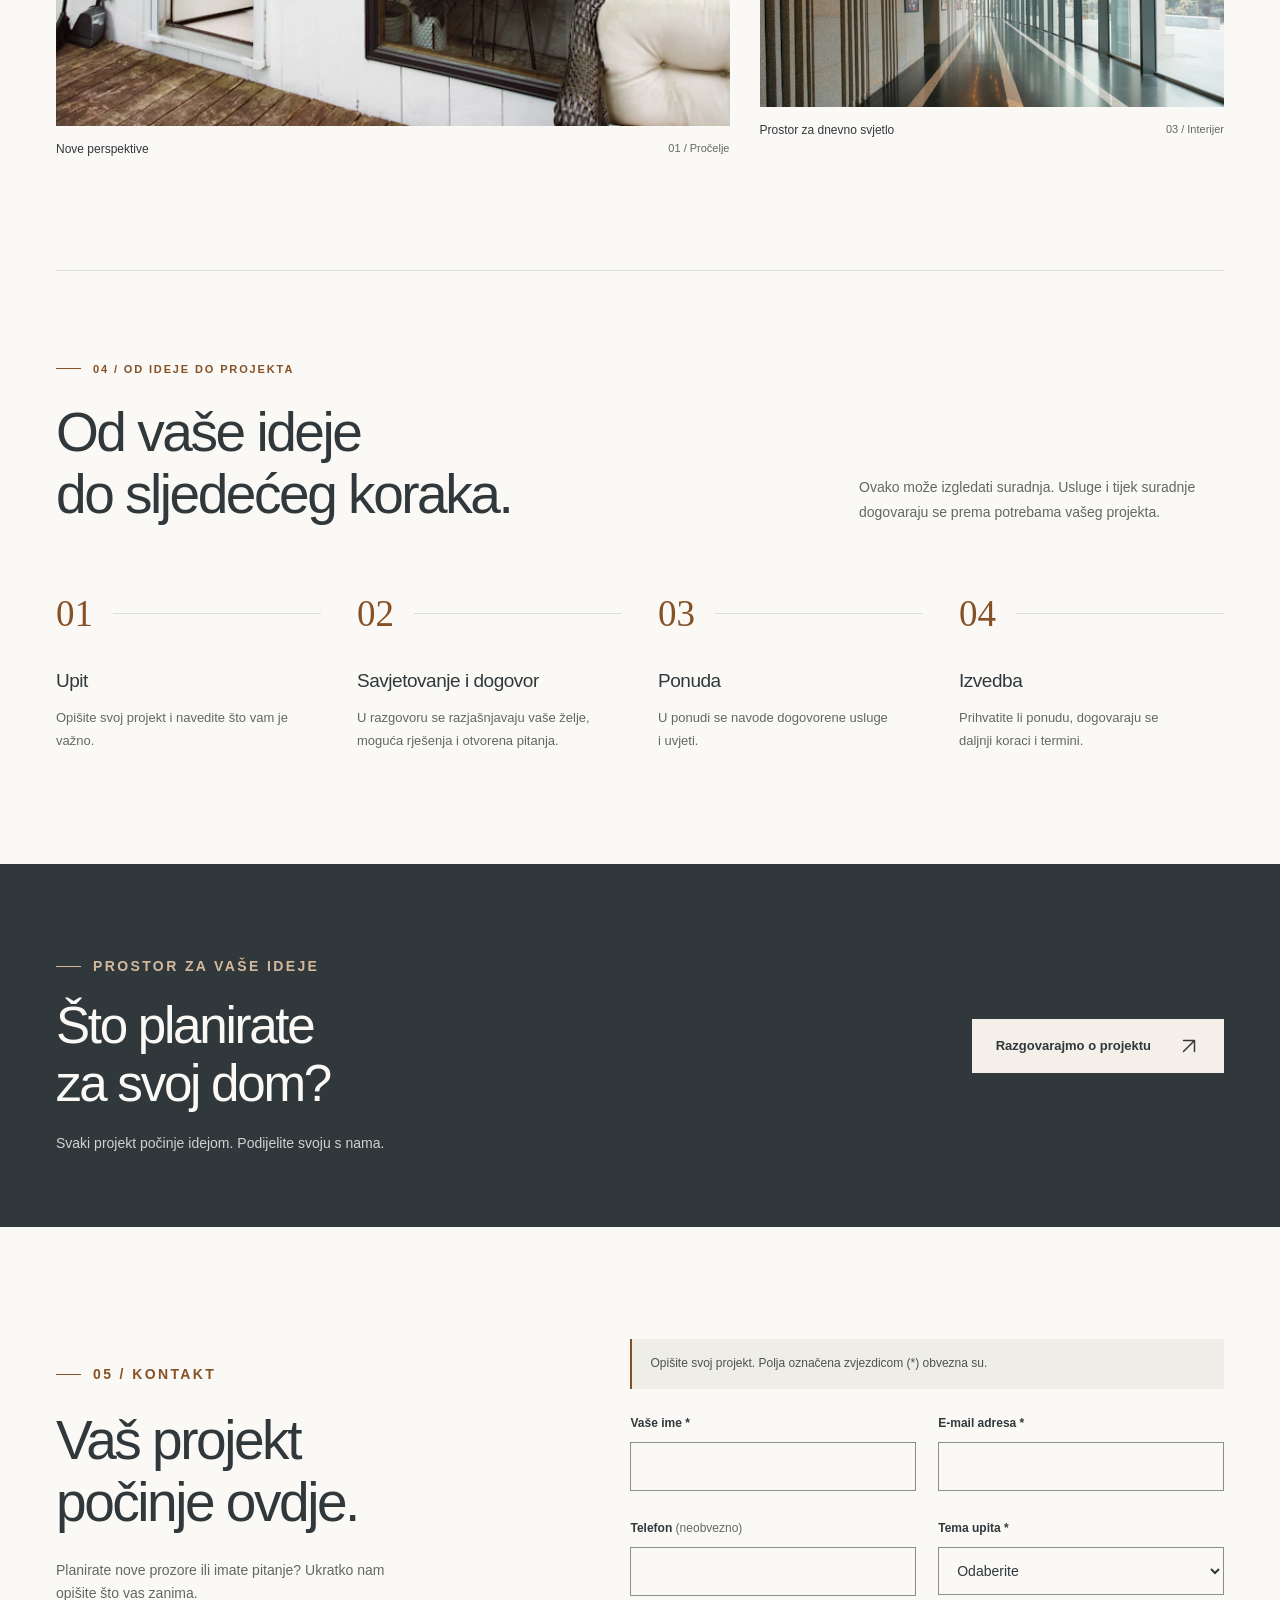
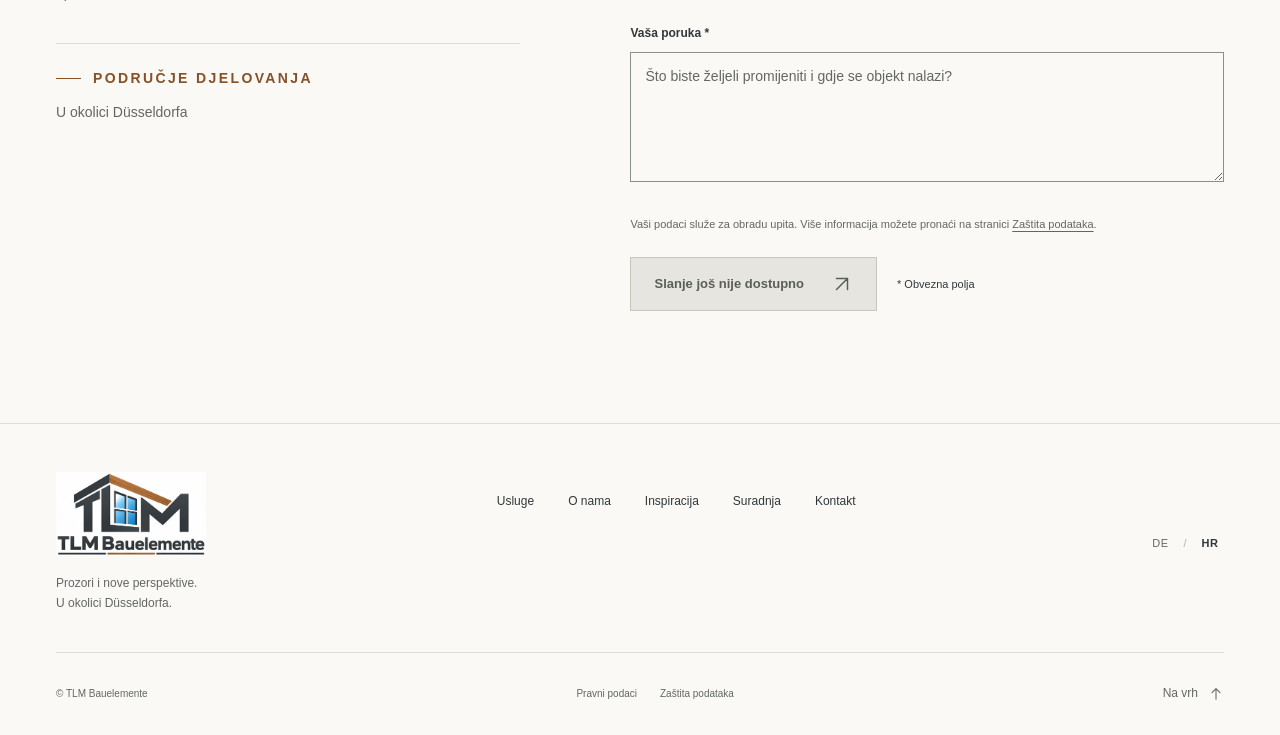
==== commit 8f65765c: "Add files via upload" ====
--- a/hr/index.html
+++ b/hr/index.html
@@ -22,7 +22,7 @@
   <meta property="og:image" content="https://example.invalid/assets/images/house-1200.jpg">
   <meta property="og:image:width" content="1200">
   <meta property="og:image:height" content="675">
-  <meta property="og:image:alt" content="Moderna kuća s velikim staklenim površinama i drvenim okvirima – ilustrativna fotografija">
+  <meta property="og:image:alt" content="Moderna kuća s velikim staklenim površinama i drvenim okvirima">
   <link rel="icon" type="image/png" href="../assets/images/favicon.png">
   <link rel="stylesheet" href="../assets/css/styles.css">
   <script src="../assets/js/config.js" defer></script>
@@ -32,27 +32,27 @@
 <header class="site-header"><div class="wrap header-inner">
   <a class="brand" href="index.html" aria-label="TLM Bauelemente – početna stranica"><img src="../assets/images/logo-small.png" width="400" height="225" alt="TLM Bauelemente"></a>
   <nav class="header-nav" id="main-nav" aria-label="Glavna navigacija"><a href="#leistungen">Usluge</a><a href="#ueber-uns">O nama</a><a href="#inspiration">Inspiracija</a><a href="#ablauf">Suradnja</a><a href="#kontakt">Kontakt</a></nav>
-  <div class="header-actions"><nav class="languages" aria-label="Odabir jezika"><a href="../index.html" lang="de" hreflang="de" aria-label="Deutsch" data-language-link>DE</a><span aria-hidden="true">/</span><a href="index.html" lang="hr" hreflang="hr" aria-label="Hrvatski" aria-current="page">HR</a></nav><a class="button" href="#kontakt">Pošaljite upit <span class="arrow" aria-hidden="true">↗</span></a><button class="menu-toggle" type="button" aria-expanded="false" aria-controls="main-nav" aria-label="Otvori izbornik"><span></span><span></span></button></div>
+  <div class="header-actions"><nav class="languages" aria-label="Odabir jezika"><a href="../index.html" lang="de" hreflang="de" aria-label="Deutsch" data-language-link>DE</a><span aria-hidden="true">/</span><a href="index.html" lang="hr" hreflang="hr" aria-label="Hrvatski" aria-current="page">HR</a></nav><a class="button" href="#kontakt">Pošaljite upit <svg class="arrow" width="22" height="22" viewBox="0 0 24 24" aria-hidden="true" focusable="false"><path d="M6 18 18 6M6 6h12v12"/></svg></a><button class="menu-toggle" type="button" aria-expanded="false" aria-controls="main-nav" aria-label="Otvori izbornik"><span></span><span></span></button></div>
 </div></header>
 <main id="main">
   <section class="hero" aria-labelledby="hero-title">
-    <img class="hero-image" src="../assets/images/house-1200.jpg" srcset="../assets/images/house-640.jpg 640w, ../assets/images/house-1200.jpg 1200w, ../assets/images/house-1920.jpg 1920w" sizes="100vw" width="1200" height="675" alt="Moderna kuća s velikim staklenim površinama i drvenim okvirima – ilustrativna fotografija" fetchpriority="high" decoding="async">
-    <div class="wrap"><p class="eyebrow">Prozori. Dom. Okolica Düsseldorfa.</p><h1 id="hero-title">Više svjetla.<span class="serif">Ugodniji dom.</span></h1><p class="hero-description">Prozori utječu na svjetlost, izgled i ugođaj doma. TLM Bauelemente – prozori za vaš dom u okolici Düsseldorfa.</p><div class="hero-buttons"><a class="button" href="#kontakt">Razgovarajmo o projektu <span class="arrow" aria-hidden="true">↗</span></a><a class="text-link" href="#leistungen">Istražite usluge <span class="arrow" aria-hidden="true">↓</span></a></div></div>
-    <p class="hero-note">Ilustrativna fotografija · nije rad tvrtke TLM</p><div class="hero-marker" aria-hidden="true"><span>Prostor za nove poglede.</span><div class="window-mark"></div></div>
+    <img class="hero-image" src="../assets/images/house-1200.jpg" srcset="../assets/images/house-640.jpg 640w, ../assets/images/house-1200.jpg 1200w, ../assets/images/house-1920.jpg 1920w" sizes="100vw" width="1200" height="675" alt="Moderna kuća s velikim staklenim površinama i drvenim okvirima" fetchpriority="high" decoding="async">
+    <div class="wrap"><p class="eyebrow">Prozori. Dom. Okolica Düsseldorfa.</p><h1 id="hero-title">Više svjetla.<span class="serif">Ugodniji dom.</span></h1><p class="hero-description">Prozori utječu na svjetlost, izgled i ugođaj doma. TLM Bauelemente – prozori za vaš dom u okolici Düsseldorfa.</p><div class="hero-buttons"><a class="button" href="#kontakt">Razgovarajmo o projektu <svg class="arrow" width="22" height="22" viewBox="0 0 24 24" aria-hidden="true" focusable="false"><path d="M6 18 18 6M6 6h12v12"/></svg></a><a class="text-link" href="#leistungen">Istražite usluge <svg class="arrow arrow--down" width="22" height="22" viewBox="0 0 24 24" aria-hidden="true" focusable="false"><path d="M12 4v16m-6-6 6 6 6-6"/></svg></a></div></div>
+    <div class="hero-marker" aria-hidden="true"><span>Prostor za nove poglede.</span><div class="window-mark"></div></div>
   </section>
   <div class="wrap intro-strip"><p><strong>TLM Bauelemente</strong> &nbsp; / &nbsp; Novi pogled na vaš dom.</p><p class="strip-right"><span class="location-dot" aria-hidden="true"></span>U okolici Düsseldorfa</p></div>
   <section class="section wrap" id="leistungen" aria-labelledby="services-title">
     <div class="section-heading"><div><p class="eyebrow">01 / Usluge</p><h2 id="services-title">Prozori koji pristaju<br>vašem domu.</h2></div><p>Više dnevnog svjetla, otvoren pogled i skladan izgled doma. Što vam je važno pri odabiru novih prozora?</p></div>
-    <div class="services-layout"><figure class="service-photo"><img class="" src="../assets/images/window-1200.webp" srcset="../assets/images/window-640.webp 640w, ../assets/images/window-1200.webp 1200w, ../assets/images/window-1920.webp 1920w" sizes="(max-width: 600px) calc(100vw - 40px), 50vw" width="1200" height="1800" alt="Svijetlo pročelje kuće s tamnim prozorskim okvirima i drvenom terasom – ilustrativna fotografija" loading="lazy" decoding="async"><figcaption class="photo-label"><span>01</span>Prozori</figcaption></figure><div class="service-details"><h3>Prozori</h3><p>Prozor povezuje unutarnji i vanjski prostor. Pri odabiru prozora važni su raspored prostorija, izgled kuće i način na koji koristite svoj dom.</p><div class="service-points"><div class="service-point"><svg viewBox="0 0 24 24" aria-hidden="true"><path d="M12 2v3m0 14v3M2 12h3m14 0h3M5 5l2 2m10 10 2 2M5 19l2-2M17 7l2-2"/><circle cx="12" cy="12" r="4"/></svg><div><h4>Svjetlo i prostor</h4><p>Kako dnevno svjetlo ulazi u vaš dom? Veličina i raspored prozora čine razliku.</p></div></div><div class="service-point"><svg viewBox="0 0 24 24" aria-hidden="true"><rect x="4" y="3" width="16" height="18"/><path d="M12 3v18M4 12h16"/></svg><div><h4>Oblik i izgled</h4><p>Jednostavne linije ili prozori s prečkama: odabir prozora oblikuje izgled pročelja.</p></div></div><div class="service-point"><svg viewBox="0 0 24 24" aria-hidden="true"><path d="M3 11 12 3l9 8M5 9v12h14V9M10 21v-7h4v7"/></svg><div><h4>Vaš projekt</h4><p>Jedan prozor ili veći zahvat? Opišite nam što biste željeli promijeniti.</p></div></div></div><a class="text-link" href="#kontakt">Razgovarajmo o prozorima <span class="arrow" aria-hidden="true">↗</span></a></div></div>
+    <div class="services-layout"><figure class="service-photo"><img class="" src="../assets/images/window-1200.webp" srcset="../assets/images/window-640.webp 640w, ../assets/images/window-1200.webp 1200w, ../assets/images/window-1920.webp 1920w" sizes="(max-width: 600px) calc(100vw - 40px), 50vw" width="1200" height="1800" alt="Svijetlo pročelje kuće s tamnim prozorskim okvirima i drvenom terasom" loading="lazy" decoding="async"><figcaption class="photo-label"><span>01</span>Prozori</figcaption></figure><div class="service-details"><h3>Prozori</h3><p>Prozor povezuje unutarnji i vanjski prostor. Pri odabiru prozora važni su raspored prostorija, izgled kuće i način na koji koristite svoj dom.</p><div class="service-points"><div class="service-point"><svg viewBox="0 0 24 24" aria-hidden="true"><path d="M12 2v3m0 14v3M2 12h3m14 0h3M5 5l2 2m10 10 2 2M5 19l2-2M17 7l2-2"/><circle cx="12" cy="12" r="4"/></svg><div><h4>Svjetlo i prostor</h4><p>Kako dnevno svjetlo ulazi u vaš dom? Veličina i raspored prozora čine razliku.</p></div></div><div class="service-point"><svg viewBox="0 0 24 24" aria-hidden="true"><rect x="4" y="3" width="16" height="18"/><path d="M12 3v18M4 12h16"/></svg><div><h4>Oblik i izgled</h4><p>Jednostavne linije ili prozori s prečkama: odabir prozora oblikuje izgled pročelja.</p></div></div><div class="service-point"><svg viewBox="0 0 24 24" aria-hidden="true"><path d="M3 11 12 3l9 8M5 9v12h14V9M10 21v-7h4v7"/></svg><div><h4>Vaš projekt</h4><p>Jedan prozor ili veći zahvat? Opišite nam što biste željeli promijeniti.</p></div></div></div><a class="text-link" href="#kontakt">Razgovarajmo o prozorima <svg class="arrow" width="22" height="22" viewBox="0 0 24 24" aria-hidden="true" focusable="false"><path d="M6 18 18 6M6 6h12v12"/></svg></a></div></div>
     <!-- Optional services: enable only after owner approval, in assets/js/config.js. -->
-    <div class="additional-services"><article data-service="doors" hidden><svg class="service-icon" viewBox="0 0 24 24" aria-hidden="true"><path d="M5 21V3h14v18M5 21h14M9 21V6l7-2v17M12 13h1"/></svg><h3>Vrata</h3><p>Ulazna vrata ostavljaju prvi dojam. Opišite kakav izgled želite i što vam je važno u svakodnevnoj uporabi.</p><a class="text-link" href="#kontakt">Pošaljite upit <span class="arrow" aria-hidden="true">↗</span></a></article><article data-service="sliding" hidden><svg class="service-icon" viewBox="0 0 24 24" aria-hidden="true"><rect x="2" y="4" width="20" height="16"/><path d="M10 4v16M14 4v16M5 12h3m8 0h3"/></svg><h3>Klizne stijene</h3><p>Želite povezati dom s terasom ili vrtom? Opišite kakvu kliznu stijenu zamišljate.</p><a class="text-link" href="#kontakt">Pošaljite upit <span class="arrow" aria-hidden="true">↗</span></a></article><article data-service="shutters" hidden><svg class="service-icon" viewBox="0 0 24 24" aria-hidden="true"><rect x="4" y="3" width="16" height="18"/><path d="M4 7h16M4 10h16M4 13h16M4 16h16"/></svg><h3>Rolete</h3><p>Više privatnosti ili manje jutarnjeg svjetla? Opišite što očekujete od roleta.</p><a class="text-link" href="#kontakt">Pošaljite upit <span class="arrow" aria-hidden="true">↗</span></a></article><article data-service="shading" hidden><svg class="service-icon" viewBox="0 0 24 24" aria-hidden="true"><circle cx="12" cy="12" r="4"/><path d="M12 2v3m0 14v3M2 12h3m14 0h3M5 5l2 2m10 10 2 2M5 19l2-2M17 7l2-2"/></svg><h3>Zaštita od sunca</h3><p>U kojim vam prostorijama smeta izravno sunce? Opišite gdje vam je potrebna zaštita.</p><a class="text-link" href="#kontakt">Pošaljite upit <span class="arrow" aria-hidden="true">↗</span></a></article><article data-service="installation" hidden><svg class="service-icon" viewBox="0 0 24 24" aria-hidden="true"><path d="M14 5a5 5 0 0 0-6 6l-5 6a2 2 0 0 0 4 3l5-6a5 5 0 0 0 6-6l-3 3-3-3 2-3Z"/></svg><h3>Montaža</h3><p>Imate pitanja o ugradnji? Opišite što treba ugraditi i kakvo je postojeće stanje.</p><a class="text-link" href="#kontakt">Pošaljite upit <span class="arrow" aria-hidden="true">↗</span></a></article><article data-service="renovation" hidden><svg class="service-icon" viewBox="0 0 24 24" aria-hidden="true"><path d="m3 11 9-8 9 8M5 10v11h14V10M9 15h6m-2-2 2 2-2 2"/></svg><h3>Obnova</h3><p>Planirate zamjenu postojećih prozora ili vrata? Opišite trenutačno stanje i željene promjene.</p><a class="text-link" href="#kontakt">Pošaljite upit <span class="arrow" aria-hidden="true">↗</span></a></article></div>
+    <div class="additional-services"><article data-service="doors" hidden><svg class="service-icon" viewBox="0 0 24 24" aria-hidden="true"><path d="M5 21V3h14v18M5 21h14M9 21V6l7-2v17M12 13h1"/></svg><h3>Vrata</h3><p>Ulazna vrata ostavljaju prvi dojam. Opišite kakav izgled želite i što vam je važno u svakodnevnoj uporabi.</p><a class="text-link" href="#kontakt">Pošaljite upit <svg class="arrow" width="22" height="22" viewBox="0 0 24 24" aria-hidden="true" focusable="false"><path d="M6 18 18 6M6 6h12v12"/></svg></a></article><article data-service="sliding" hidden><svg class="service-icon" viewBox="0 0 24 24" aria-hidden="true"><rect x="2" y="4" width="20" height="16"/><path d="M10 4v16M14 4v16M5 12h3m8 0h3"/></svg><h3>Klizne stijene</h3><p>Želite povezati dom s terasom ili vrtom? Opišite kakvu kliznu stijenu zamišljate.</p><a class="text-link" href="#kontakt">Pošaljite upit <svg class="arrow" width="22" height="22" viewBox="0 0 24 24" aria-hidden="true" focusable="false"><path d="M6 18 18 6M6 6h12v12"/></svg></a></article><article data-service="shutters" hidden><svg class="service-icon" viewBox="0 0 24 24" aria-hidden="true"><rect x="4" y="3" width="16" height="18"/><path d="M4 7h16M4 10h16M4 13h16M4 16h16"/></svg><h3>Rolete</h3><p>Više privatnosti ili manje jutarnjeg svjetla? Opišite što očekujete od roleta.</p><a class="text-link" href="#kontakt">Pošaljite upit <svg class="arrow" width="22" height="22" viewBox="0 0 24 24" aria-hidden="true" focusable="false"><path d="M6 18 18 6M6 6h12v12"/></svg></a></article><article data-service="shading" hidden><svg class="service-icon" viewBox="0 0 24 24" aria-hidden="true"><circle cx="12" cy="12" r="4"/><path d="M12 2v3m0 14v3M2 12h3m14 0h3M5 5l2 2m10 10 2 2M5 19l2-2M17 7l2-2"/></svg><h3>Zaštita od sunca</h3><p>U kojim vam prostorijama smeta izravno sunce? Opišite gdje vam je potrebna zaštita.</p><a class="text-link" href="#kontakt">Pošaljite upit <svg class="arrow" width="22" height="22" viewBox="0 0 24 24" aria-hidden="true" focusable="false"><path d="M6 18 18 6M6 6h12v12"/></svg></a></article><article data-service="installation" hidden><svg class="service-icon" viewBox="0 0 24 24" aria-hidden="true"><path d="M14 5a5 5 0 0 0-6 6l-5 6a2 2 0 0 0 4 3l5-6a5 5 0 0 0 6-6l-3 3-3-3 2-3Z"/></svg><h3>Montaža</h3><p>Imate pitanja o ugradnji? Opišite što treba ugraditi i kakvo je postojeće stanje.</p><a class="text-link" href="#kontakt">Pošaljite upit <svg class="arrow" width="22" height="22" viewBox="0 0 24 24" aria-hidden="true" focusable="false"><path d="M6 18 18 6M6 6h12v12"/></svg></a></article><article data-service="renovation" hidden><svg class="service-icon" viewBox="0 0 24 24" aria-hidden="true"><path d="m3 11 9-8 9 8M5 10v11h14V10M9 15h6m-2-2 2 2-2 2"/></svg><h3>Obnova</h3><p>Planirate zamjenu postojećih prozora ili vrata? Opišite trenutačno stanje i željene promjene.</p><a class="text-link" href="#kontakt">Pošaljite upit <svg class="arrow" width="22" height="22" viewBox="0 0 24 24" aria-hidden="true" focusable="false"><path d="M6 18 18 6M6 6h12v12"/></svg></a></article></div>
   </section>
   <section class="section about" id="ueber-uns" aria-labelledby="about-title"><div class="wrap about-layout"><div><p class="eyebrow">02 / O tvrtki TLM Bauelemente</p><h2 id="about-title">Vaš dom.<br>Vaše zamisli.<br><span class="serif">Naša polazna točka.</span></h2></div><div class="about-body"><p class="lead">Prozor je dio vaše svakodnevice. Zato dobar projekt počinje pravim pitanjima.</p><p>TLM Bauelemente bavi se stolarijom u okolici Düsseldorfa, s naglaskom na prozore. Što biste željeli promijeniti? Što vam je posebno važno u vašem domu?</p><p>Vaše želje i postojeće stanje polazište su za razgovor o mogućim rješenjima. U upitu nam ukratko predstavite svoj projekt.</p><div class="about-footnote"><span class="monogram" aria-hidden="true">tlm.</span><p><strong>TLM Bauelemente</strong>Prozori u okolici Düsseldorfa</p></div></div></div></section>
-  <section class="section wrap" id="inspiration" aria-labelledby="gallery-title"><div class="section-heading"><div><p class="eyebrow">03 / Inspiracija</p><h2 id="gallery-title">Svjetlo. Linije. Prostor za život.</h2></div><p>Pogledajte kako prozori oblikuju izgled kuće i ugođaj interijera. Pronađite ideje za svoj dom.</p></div><div class="gallery"><figure><div class="image-wrap"><img class="" src="../assets/images/window-1200.webp" srcset="../assets/images/window-640.webp 640w, ../assets/images/window-1200.webp 1200w, ../assets/images/window-1920.webp 1920w" sizes="(max-width: 600px) calc(100vw - 40px), 50vw" width="1200" height="1800" alt="Svijetlo pročelje kuće s tamnim prozorskim okvirima i drvenom terasom – ilustrativna fotografija" loading="lazy" decoding="async"></div><figcaption>Nove perspektive<span>01 / Pročelje</span></figcaption></figure><figure><div class="image-wrap"><img class="" src="../assets/images/house-1200.jpg" srcset="../assets/images/house-640.jpg 640w, ../assets/images/house-1200.jpg 1200w, ../assets/images/house-1920.jpg 1920w" sizes="(max-width: 600px) calc(100vw - 40px), 50vw" width="1200" height="675" alt="Moderna kuća s velikim staklenim površinama i drvenim okvirima – ilustrativna fotografija" loading="lazy" decoding="async"></div><figcaption>Povezanost doma i vrta<span>02 / Arhitektura</span></figcaption></figure><figure><div class="image-wrap"><img class="" src="../assets/images/interior-1200.webp" srcset="../assets/images/interior-640.webp 640w, ../assets/images/interior-1200.webp 1200w, ../assets/images/interior-1920.webp 1920w" sizes="(max-width: 600px) calc(100vw - 40px), 50vw" width="1200" height="800" alt="Dug interijer s ostakljenjem od poda do stropa i dnevnim svjetlom – ilustrativna fotografija" loading="lazy" decoding="async"></div><figcaption>Prostor za dnevno svjetlo<span>03 / Interijer</span></figcaption></figure></div><p class="image-notice">Sve fotografije na ovoj stranici služe kao inspiracija. Ne prikazuju projekte koje je izvela tvrtka TLM Bauelemente.</p></section>
+  <section class="section wrap" id="inspiration" aria-labelledby="gallery-title"><div class="section-heading"><div><p class="eyebrow">03 / Inspiracija</p><h2 id="gallery-title">Svjetlo. Linije. Prostor za život.</h2></div><p>Pogledajte kako prozori oblikuju izgled kuće i ugođaj interijera. Pronađite ideje za svoj dom.</p></div><div class="gallery"><figure><div class="image-wrap"><img class="" src="../assets/images/window-1200.webp" srcset="../assets/images/window-640.webp 640w, ../assets/images/window-1200.webp 1200w, ../assets/images/window-1920.webp 1920w" sizes="(max-width: 600px) calc(100vw - 40px), 50vw" width="1200" height="1800" alt="Svijetlo pročelje kuće s tamnim prozorskim okvirima i drvenom terasom" loading="lazy" decoding="async"></div><figcaption>Nove perspektive<span>01 / Pročelje</span></figcaption></figure><figure><div class="image-wrap"><img class="" src="../assets/images/house-1200.jpg" srcset="../assets/images/house-640.jpg 640w, ../assets/images/house-1200.jpg 1200w, ../assets/images/house-1920.jpg 1920w" sizes="(max-width: 600px) calc(100vw - 40px), 50vw" width="1200" height="675" alt="Moderna kuća s velikim staklenim površinama i drvenim okvirima" loading="lazy" decoding="async"></div><figcaption>Povezanost doma i vrta<span>02 / Arhitektura</span></figcaption></figure><figure><div class="image-wrap"><img class="" src="../assets/images/interior-1200.webp" srcset="../assets/images/interior-640.webp 640w, ../assets/images/interior-1200.webp 1200w, ../assets/images/interior-1920.webp 1920w" sizes="(max-width: 600px) calc(100vw - 40px), 50vw" width="1200" height="800" alt="Dug interijer s ostakljenjem od poda do stropa i dnevnim svjetlom" loading="lazy" decoding="async"></div><figcaption>Prostor za dnevno svjetlo<span>03 / Interijer</span></figcaption></figure></div></section>
   <section class="section process wrap" id="ablauf" aria-labelledby="process-title"><div class="process-inner"><div class="section-heading"><div><p class="eyebrow">04 / Od ideje do projekta</p><h2 id="process-title">Od vaše ideje<br>do sljedećeg koraka.</h2></div><p>Ovako može izgledati suradnja. Usluge i tijek suradnje dogovaraju se prema potrebama vašeg projekta.</p></div><div class="steps"><article><div class="step-number" aria-hidden="true">01</div><h3>Upit</h3><p>Opišite svoj projekt i navedite što vam je važno.</p></article><article><div class="step-number" aria-hidden="true">02</div><h3>Savjetovanje i dogovor</h3><p>U razgovoru se razjašnjavaju vaše želje, moguća rješenja i otvorena pitanja.</p></article><article><div class="step-number" aria-hidden="true">03</div><h3>Ponuda</h3><p>U ponudi se navode dogovorene usluge i uvjeti.</p></article><article><div class="step-number" aria-hidden="true">04</div><h3>Izvedba</h3><p>Prihvatite li ponudu, dogovaraju se daljnji koraci i termini.</p></article></div></div></section>
-  <section class="cta" aria-labelledby="cta-title"><div class="wrap cta-inner"><div><p class="eyebrow">Prostor za vaše ideje</p><h2 id="cta-title">Što planirate<br>za svoj dom?</h2><p>Svaki projekt počinje idejom. Podijelite svoju s nama.</p></div><a class="button" href="#kontakt">Razgovarajmo o projektu <span class="arrow" aria-hidden="true">↗</span></a></div></section>
-  <section class="section wrap" id="kontakt" aria-labelledby="contact-title"><div class="contact-grid"><div class="contact-copy"><p class="eyebrow">05 / Kontakt</p><h2 id="contact-title">Vaš projekt<br>počinje ovdje.</h2><p>Planirate nove prozore ili imate pitanje? Ukratko nam opišite što vas zanima.</p><div class="contact-detail"><p class="eyebrow">Područje djelovanja</p><p>U okolici Düsseldorfa</p><p class="pending">Telefon, e-mail i točna adresa bit će dodani prije objave.</p></div></div>
-  <div><p class="form-notice" id="form-notice">Slanje putem obrasca još nije omogućeno. Kontaktni podaci bit će dodani prije objave.</p>
+  <section class="cta" aria-labelledby="cta-title"><div class="wrap cta-inner"><div><p class="eyebrow">Prostor za vaše ideje</p><h2 id="cta-title">Što planirate<br>za svoj dom?</h2><p>Svaki projekt počinje idejom. Podijelite svoju s nama.</p></div><a class="button" href="#kontakt">Razgovarajmo o projektu <svg class="arrow" width="22" height="22" viewBox="0 0 24 24" aria-hidden="true" focusable="false"><path d="M6 18 18 6M6 6h12v12"/></svg></a></div></section>
+  <section class="section wrap" id="kontakt" aria-labelledby="contact-title"><div class="contact-grid"><div class="contact-copy"><p class="eyebrow">05 / Kontakt</p><h2 id="contact-title">Vaš projekt<br>počinje ovdje.</h2><p>Planirate nove prozore ili imate pitanje? Ukratko nam opišite što vas zanima.</p><div class="contact-detail"><p class="eyebrow">Područje djelovanja</p><p>U okolici Düsseldorfa</p></div></div>
+  <div><p class="form-notice" id="form-notice">Opišite svoj projekt. Polja označena zvjezdicom (*) obvezna su.</p>
     <form id="project-form" aria-describedby="form-notice" method="post">
       <div class="form-grid">
         <div class="field"><label for="name">Vaše ime *</label><input id="name" name="name" type="text" autocomplete="name" required maxlength="120" data-validate aria-describedby="name-error"><span class="field-error" id="name-error"></span></div>
@@ -63,13 +63,13 @@
       </div>
       <div class="honeypot" aria-hidden="true"><label for="website">Web-stranica</label><input id="website" name="website" tabindex="-1" autocomplete="off" disabled></div>
       <p class="privacy-note">Vaši podaci služe za obradu upita. Više informacija možete pronaći na stranici <a href="datenschutz.html">Zaštita podataka</a>.</p>
-      <div class="form-bottom"><button class="button" type="submit" disabled><span data-submit-label>Slanje još nije dostupno</span><span class="arrow" aria-hidden="true">↗</span></button><span class="required-note">* Obvezna polja</span></div>
+      <div class="form-bottom"><button class="button" type="submit" disabled><span data-submit-label>Slanje još nije dostupno</span><svg class="arrow" width="22" height="22" viewBox="0 0 24 24" aria-hidden="true" focusable="false"><path d="M6 18 18 6M6 6h12v12"/></svg></button><span class="required-note">* Obvezna polja</span></div>
       <p class="form-status" id="form-status" role="status" aria-live="polite" aria-atomic="true"></p>
-      <noscript><p class="no-js-notice">Slanje putem obrasca u ovom prikazu još nije omogućeno. Nakon aktivacije za slanje će biti potreban JavaScript.</p></noscript>
+      <noscript><p class="no-js-notice">Za slanje upita putem obrasca potrebno je omogućiti JavaScript.</p></noscript>
     </form>
   </div></div></section>
 </main><footer class="site-footer"><div class="wrap">
   <div class="footer-top"><div class="footer-brand"><a href="index.html" aria-label="TLM Bauelemente – početna stranica"><img src="../assets/images/logo-small.png" width="400" height="225" alt="TLM Bauelemente" loading="lazy"></a><p>Prozori i nove perspektive.<br>U okolici Düsseldorfa.</p></div><nav class="footer-links" aria-label="Navigacija u podnožju"><a href="#leistungen">Usluge</a><a href="#ueber-uns">O nama</a><a href="#inspiration">Inspiracija</a><a href="#ablauf">Suradnja</a><a href="#kontakt">Kontakt</a></nav><nav class="languages" aria-label="Odabir jezika"><a href="../index.html" lang="de" hreflang="de" aria-label="Deutsch" data-language-link>DE</a><span aria-hidden="true">/</span><a href="index.html" lang="hr" hreflang="hr" aria-label="Hrvatski" aria-current="page">HR</a></nav></div>
-  <div class="footer-bottom"><span>© TLM Bauelemente</span><nav class="footer-legal" aria-label="Pravne informacije"><a href="impressum.html">Pravni podaci</a><a href="datenschutz.html">Zaštita podataka</a></nav><a class="back-top" href="#top">Na vrh <span aria-hidden="true">↑</span></a></div>
+  <div class="footer-bottom"><span>© TLM Bauelemente</span><nav class="footer-legal" aria-label="Pravne informacije"><a href="impressum.html">Pravni podaci</a><a href="datenschutz.html">Zaštita podataka</a></nav><a class="back-top" href="#top">Na vrh <svg class="arrow arrow--up" width="22" height="22" viewBox="0 0 24 24" aria-hidden="true" focusable="false"><path d="M12 20V4m-6 6 6-6 6 6"/></svg></a></div>
 </div></footer>
 </body></html>
--- a/assets/css/styles.css
+++ b/assets/css/styles.css
@@ -1,17 +1,17 @@
-@charset "UTF-8";
-:root{--paper:#faf9f6;--ink:#30383b;--muted:#626766;--line:#dcded8;--sand:#efede7;--wood:#875126;--wood-light:#c5966d;--white:#fff;--max:1280px;--header:102px}
-*{box-sizing:border-box}html{scroll-behavior:smooth;scroll-padding-top:calc(var(--header) + 24px)}body{margin:0;background:var(--paper);color:var(--ink);font-family:Arial,Helvetica,sans-serif;font-size:16px;line-height:1.65;-webkit-font-smoothing:antialiased}a{color:inherit;text-decoration:none}button,input,textarea,select{font:inherit}button,a,input,textarea,select{-webkit-tap-highlight-color:transparent}button{cursor:pointer}img{display:block;max-width:100%;height:auto}figure,p,h1,h2,h3{margin:0}h1,h2,h3{font-weight:400;line-height:1.12}h1,h2{letter-spacing:-.045em}h2{font-size:clamp(36px,4.3vw,60px)}h3{font-size:24px;letter-spacing:-.025em}p{color:var(--muted)}::selection{background:#d9b08d;color:#20292d}:focus-visible{outline:3px solid #1279ad;outline-offset:5px}[hidden]{display:none!important}.wrap{width:min(var(--max),calc(100% - 112px));margin-inline:auto}.section{padding-block:112px}.eyebrow{display:flex;align-items:center;gap:12px;font-size:11px;font-weight:700;letter-spacing:.17em;text-transform:uppercase;line-height:1.5;color:var(--wood);margin-bottom:25px}.eyebrow:before{content:"";width:25px;height:1px;background:currentColor}.serif{font-family:Georgia,'Times New Roman',serif;font-style:italic;font-weight:400}.button{display:inline-flex;justify-content:center;align-items:center;gap:27px;min-height:54px;padding:14px 23px;background:var(--wood);border:1px solid var(--wood);color:#fff;font-size:13px;font-weight:600;line-height:1.5;transition:background .2s,border-color .2s,transform .2s}.button:hover{background:#6e401c;border-color:#6e401c;transform:translateY(-2px)}.arrow{display:inline-block;font-size:22px;line-height:1;font-weight:400;transition:transform .2s}.button:hover .arrow,.text-link:hover .arrow{transform:translateX(4px)}.text-link{display:inline-flex;align-items:center;justify-content:space-between;gap:24px;min-height:44px;font-size:13px;font-weight:600;border-bottom:1px solid currentColor}.skip-link{position:fixed;top:10px;left:10px;transform:translateY(-150%);z-index:100;padding:12px 20px;background:#fff;border:2px solid var(--ink)}.skip-link:focus{transform:translateY(0)}
-.site-header{position:sticky;top:0;z-index:30;background:#fff;border-bottom:1px solid #e8e8e4}.header-inner{height:var(--header);display:flex;align-items:center;justify-content:space-between;gap:26px}.brand{flex:none;display:inline-flex}.brand img{width:138px;height:auto}.header-nav{display:flex;align-items:center;gap:28px;margin-left:auto}.header-nav>a{font-size:12px;padding-block:12px;position:relative}.header-nav>a:after{content:"";position:absolute;bottom:5px;left:0;width:0;height:1px;background:var(--wood);transition:width .2s}.header-nav>a:hover:after,.header-nav>a[aria-current="location"]:after{width:100%}.header-actions{display:flex;align-items:center;gap:25px}.header-actions .button{min-height:45px;padding:11px 18px;font-size:12px;gap:20px}.languages{display:flex;align-items:center;gap:9px;font-size:11px;letter-spacing:.05em}.languages a{display:inline-flex;align-items:center;justify-content:center;min-width:28px;min-height:44px;color:var(--muted)}.languages a[aria-current="page"]{color:var(--ink);font-weight:700}.languages span{color:#b0b2ad}.menu-toggle{display:none;width:44px;height:44px;background:none;border:1px solid var(--line);align-items:center;justify-content:center;flex-direction:column;gap:5px}.menu-toggle span{width:18px;height:1px;background:var(--ink);transition:transform .2s}.menu-toggle[aria-expanded="true"] span:first-child{transform:translateY(3px) rotate(45deg)}.menu-toggle[aria-expanded="true"] span:last-child{transform:translateY(-3px) rotate(-45deg)}
-.hero{position:relative;isolation:isolate;min-height:650px;margin:20px 20px 0;display:flex;align-items:center;background:#303a35;color:#fff;overflow:hidden}.hero-image{position:absolute;inset:0;z-index:-2;width:100%;height:100%;object-fit:cover;object-position:50% 56%}.hero:before{content:"";position:absolute;inset:0;z-index:-1;background:linear-gradient(90deg,rgba(18,27,24,.88) 0%,rgba(18,27,24,.73) 42%,rgba(18,27,24,.2) 80%,rgba(18,27,24,.16)),linear-gradient(0deg,rgba(18,27,24,.35),transparent 35%)}.hero .wrap{width:min(var(--max),calc(100% - 72px));padding-block:85px 110px}.hero .eyebrow{color:#eee4d8;margin-bottom:30px}.hero h1{font-size:clamp(50px,6vw,86px);max-width:920px;line-height:1.04}.hero h1 .serif{display:block;color:#ead8c2;line-height:1.18}.hero-description{max-width:400px;color:#f1f1eb;font-size:15px;line-height:1.8;margin-top:24px}.hero-buttons{display:flex;align-items:center;gap:30px;margin-top:32px}.hero-buttons .text-link{font-weight:400;color:#fff;border-color:#a7aca4}.hero-note{position:absolute;left:36px;bottom:25px;font-size:10px;color:#eee;letter-spacing:.04em}.hero-marker{position:absolute;right:42px;bottom:36px;display:flex;gap:18px;align-items:center}.hero-marker>span{font:italic 24px Georgia,serif}.window-mark{width:42px;height:56px;border:1px solid #c8b7a1;position:relative}.window-mark:before{content:"";position:absolute;left:49%;top:0;height:100%;border-left:1px solid #c8b7a1}.window-mark:after{content:"";position:absolute;top:48%;left:0;width:100%;border-top:1px solid #c8b7a1}.intro-strip{display:flex;justify-content:space-between;align-items:center;padding-block:30px;border-bottom:1px solid var(--line);gap:25px}.intro-strip p{font-size:12px;letter-spacing:.015em}.intro-strip strong{font-weight:500;color:var(--ink)}.intro-strip .strip-right{display:flex;align-items:center;gap:12px}.location-dot{width:6px;height:6px;background:var(--wood);border-radius:50%;flex:none}
-.section-heading{display:flex;align-items:end;justify-content:space-between;gap:45px;margin-bottom:52px}.section-heading>p{max-width:340px;font-size:14px;line-height:1.8}.section-heading h2{max-width:700px}.services-layout{display:grid;grid-template-columns:1fr 1fr;gap:70px;align-items:center}.service-photo{position:relative}.service-photo img{width:100%;height:570px;object-fit:cover;object-position:center 48%}.photo-label{position:absolute;left:22px;bottom:22px;background:var(--paper);padding:13px 20px;display:flex;align-items:center;gap:34px;font-size:12px;color:var(--ink)}.photo-label span:first-child{color:var(--wood);font-size:10px}.service-details h3{font-size:40px;margin-bottom:20px}.service-details>p{font-size:15px;max-width:420px}.service-points{margin-block:28px}.service-point{padding:20px 0;border-top:1px solid var(--line);display:grid;grid-template-columns:34px 1fr;gap:15px}.service-point svg{width:25px;height:25px;stroke:var(--wood);fill:none;stroke-width:1.2;margin-top:3px}.service-point h4{font-size:15px;font-weight:500;margin:0 0 5px}.service-point p{font-size:13px;line-height:1.7;max-width:380px}.service-details .text-link{color:var(--wood)}.additional-services{display:grid;grid-template-columns:repeat(2,1fr);gap:28px}.additional-services:has(article:not([hidden])){margin-top:50px}.additional-services article{padding:28px;border:1px solid var(--line)}.additional-services p{margin-block:15px;font-size:14px}
-.about{background:var(--sand)}.about-layout{display:grid;grid-template-columns:.9fr 1fr;gap:115px;align-items:start}.about h2{max-width:480px}.about-body>p{font-size:16px;margin-bottom:22px;max-width:510px}.about-body .lead{font-size:21px;line-height:1.6;color:var(--ink)}.about-footnote{border-top:1px solid #d4d3cc;padding-top:25px;margin-top:34px;display:flex;align-items:center;gap:20px}.about-footnote .monogram{font:italic 27px Georgia,serif;color:var(--wood)}.about-footnote p{font-size:12px}.about-footnote strong{display:block;color:var(--ink);font-size:14px;font-weight:500}
-.gallery{display:grid;grid-template-columns:1.45fr 1fr;gap:30px}.gallery figure:first-child{grid-row:span 2}.gallery img{width:100%;object-fit:cover;transition:transform .6s}.gallery .image-wrap{overflow:hidden;background:var(--sand)}.gallery figure:hover img{transform:scale(1.025)}.gallery figure:first-child img{height:610px}.gallery figure:not(:first-child) img{height:255px}.gallery figcaption{display:flex;justify-content:space-between;gap:20px;padding-top:14px;font-size:12px;line-height:1.5}.gallery figcaption span{color:var(--muted);font-size:11px}.image-notice{font-size:11px;margin-top:26px;max-width:720px}.process{padding-top:0}.process-inner{border-top:1px solid var(--line);padding-top:90px}.process .section-heading>p{max-width:365px}.steps{display:grid;grid-template-columns:repeat(4,1fr);gap:36px;margin-top:58px}.step-number{display:flex;align-items:center;gap:20px;font-family:Georgia,serif;font-size:37px;color:var(--wood);margin-bottom:26px}.step-number:after{content:"";height:1px;background:var(--line);flex:1}.steps h3{font-size:19px;margin-bottom:14px}.steps p{font-size:13px;line-height:1.8;max-width:235px}
-.cta{background:var(--ink);color:var(--paper);padding-block:72px}.cta-inner{display:flex;justify-content:space-between;align-items:center;gap:45px}.cta .eyebrow{color:#d5b99d;margin-bottom:20px}.cta h2{font-size:clamp(36px,4vw,54px)}.cta p{color:#d0d3d1;font-size:14px;margin-top:20px}.cta .button{flex:none;background:#f4f0e9;color:var(--ink);border-color:#f4f0e9}.cta .button:hover{background:#e8d8c6;border-color:#e8d8c6}
-.contact-grid{display:grid;grid-template-columns:.9fr 1.15fr;gap:110px}.contact-copy>p{font-size:14px;margin-top:25px;max-width:350px}.contact-detail{border-top:1px solid var(--line);padding-top:24px;margin-top:38px}.contact-detail .eyebrow{margin-bottom:12px}.contact-detail p{font-size:14px}.contact-detail .pending{font-size:12px;margin-top:12px;max-width:325px}.form-notice{padding:15px 18px;background:var(--sand);border-left:2px solid var(--wood);font-size:12px;margin-bottom:25px;color:#4c534f}.form-grid{display:grid;grid-template-columns:1fr 1fr;gap:23px 22px}.field.full{grid-column:1/-1}.field label{display:block;font-size:12px;margin-bottom:8px;font-weight:600}.field label span{font-weight:400;color:var(--muted)}.field input,.field select,.field textarea{border:1px solid #8a8f88;background:transparent;color:var(--ink);border-radius:0;width:100%;padding:12px 14px;min-height:48px;font-size:14px;transition:border-color .2s}.field textarea{resize:vertical;min-height:130px}.field input:focus,.field select:focus,.field textarea:focus{border-color:var(--wood)}.field [aria-invalid="true"]{border-color:#9a332b}.field-error{display:block;font-size:12px;color:#9a332b;margin-top:5px}.privacy-note{font-size:11px;line-height:1.8;margin-top:20px}.privacy-note a{text-decoration:underline;text-underline-offset:3px}.form-bottom{display:flex;align-items:center;gap:20px;margin-top:22px}.form-bottom .button:disabled{cursor:not-allowed;background:#e6e5df;border-color:#c5c7bf;color:#595f58;transform:none}.form-status{font-size:13px;margin-top:18px}.form-status:empty{display:none}.form-status[data-state="error"]{color:#9a332b}.form-status[data-state="success"]{color:#286039}.required-note{font-size:11px}.honeypot{display:none}.site-footer{border-top:1px solid var(--line);padding-top:48px}.footer-top{display:flex;justify-content:space-between;gap:40px;padding-bottom:38px}.footer-brand img{width:150px}.footer-brand p{margin-top:18px;font-size:12px;max-width:240px}.footer-links{display:flex;align-items:flex-start;gap:34px;padding-top:20px;font-size:12px}.footer-bottom{border-top:1px solid var(--line);padding-block:19px;display:flex;justify-content:space-between;align-items:center;gap:20px;font-size:10px;color:var(--muted)}.footer-legal{display:flex;gap:23px}.footer-legal a{min-height:44px;display:flex;align-items:center}.back-top{display:inline-flex;gap:10px;align-items:center;font-size:12px;min-height:44px}.legal-main{max-width:800px;padding-block:85px 100px}.legal-main h1{font-size:clamp(38px,6vw,64px);margin-bottom:30px}.legal-main h2{font-size:25px;letter-spacing:-.02em;margin-block:35px 14px}.legal-main p,.legal-main li{font-size:15px}.legal-main ul{padding-left:22px}.legal-main .text-link{margin-top:35px}.legal-notice{background:var(--sand);border-left:2px solid var(--wood);padding:20px;margin-bottom:30px}.no-js-notice{font-size:12px;padding:12px;background:var(--sand);margin-top:15px}
-input::placeholder,textarea::placeholder{color:var(--muted);opacity:1}
-.service-icon{display:block;width:32px;height:32px;fill:none;stroke:var(--wood);stroke-width:1.2;margin-bottom:22px}
-@media(min-width:1600px){.hero{min-height:740px}.hero h1{font-size:96px}}
-@media(max-width:1180px){.wrap{width:calc(100% - 72px)}.header-nav{gap:17px}.header-actions{gap:15px}.header-actions .button{display:none}.services-layout{gap:45px}.about-layout{gap:65px}.contact-grid{gap:65px}.footer-links{gap:22px}.hero h1{font-size:clamp(56px,7vw,82px)}}
-@media(max-width:850px){:root{--header:88px}.wrap{width:calc(100% - 48px)}.header-inner{gap:18px}.brand img{width:115px}.header-actions{margin-left:auto}.js .menu-toggle{display:flex}.header-nav{gap:12px}.header-nav>a{font-size:11px}.js .header-nav{display:none;position:absolute;top:100%;left:0;right:0;padding:18px 24px 28px;background:#fff;border-bottom:1px solid var(--line);box-shadow:0 15px 20px #30383b0a}.js .header-nav.is-open{display:flex;flex-direction:column;align-items:stretch;gap:0}.js .header-nav>a{font-size:16px;padding:14px 0;border-bottom:1px solid var(--line)}.hero{margin:12px 12px 0;min-height:620px}.hero .wrap{width:calc(100% - 48px)}.hero h1{font-size:clamp(50px,8.3vw,72px)}.hero:before{background:linear-gradient(90deg,#121b18de,#121b18a6 65%,#121b1840)}.hero-marker{right:26px}.hero-marker>span{font-size:20px}.hero-note{left:24px}.section{padding-block:80px}.section-heading{gap:30px;margin-bottom:38px}.section-heading>p{max-width:270px}.services-layout{gap:32px}.service-photo img{height:550px}.service-details h3{font-size:34px}.service-point{padding-block:16px}.about-layout{gap:38px}.about-body .lead{font-size:19px}.gallery{gap:24px}.gallery figure:first-child img{height:530px}.gallery figure:not(:first-child) img{height:215px}.steps{gap:25px;grid-template-columns:repeat(2,1fr);row-gap:35px}.steps p{max-width:none}.process{padding-top:0}.process-inner{padding-top:75px}.contact-grid{gap:40px;grid-template-columns:.8fr 1.2fr}.contact h2{font-size:39px}.form-grid{grid-template-columns:1fr}.field.full{grid-column:auto}.footer-links{flex-wrap:wrap;max-width:300px;gap:10px 24px}.footer-top{flex-wrap:wrap}.cta-inner{gap:30px}.cta .button{padding-inline:18px;gap:18px}}
-@media(max-width:600px){:root{--header:78px}.wrap{width:calc(100% - 40px)}.header-inner{gap:10px}.brand img{width:105px}.header-actions{gap:12px}.languages{gap:4px}.hero{min-height:635px;margin:8px 8px 0;align-items:flex-start}.hero .wrap{width:calc(100% - 40px);padding-top:57px;padding-bottom:112px}.hero .eyebrow{font-size:9px;letter-spacing:.12em;margin-bottom:28px;gap:9px}.hero h1{font-size:clamp(43px,10.5vw,62px);line-height:1.08;letter-spacing:-.045em}.hero h1 .serif{margin-top:5px;max-width:380px}.hero-description{font-size:14px;max-width:310px;margin-top:23px}.hero-buttons{flex-direction:column;align-items:flex-start;gap:12px;margin-top:27px}.hero-buttons .button{min-height:52px}.hero-buttons .text-link{font-size:12px;min-height:39px}.hero-image{object-position:61% center}.hero:before{background:linear-gradient(90deg,#121b18e0,#121b18a6),linear-gradient(0deg,#121b1880,transparent)}.hero-note{font-size:9px;left:20px;bottom:19px}.hero-marker{bottom:48px;right:21px}.hero-marker>span{display:none}.window-mark{width:28px;height:38px}.intro-strip{padding-block:21px;align-items:flex-start;gap:14px}.intro-strip p{font-size:10px;max-width:165px}.intro-strip .strip-right{max-width:135px;gap:8px}.section{padding-block:65px}.eyebrow{font-size:10px;margin-bottom:19px}h2{font-size:38px;letter-spacing:-.04em}.section-heading{display:block;margin-bottom:30px}.section-heading>p{max-width:400px;margin-top:21px;font-size:14px}.services-layout{grid-template-columns:1fr;gap:32px}.service-photo img{height:370px;object-position:center 42%}.service-details h3{font-size:32px}.service-details>p{font-size:14px}.service-points{margin-block:24px}.service-point{padding-block:18px}.service-point h4{font-size:15px}.service-point p{font-size:13px}.photo-label{left:18px;bottom:18px;padding:11px 17px;gap:28px}.about-layout{grid-template-columns:1fr;gap:28px}.about h2{max-width:350px}.about-body .lead{font-size:19px}.about-body>p{font-size:14px}.about-footnote{margin-top:26px}.gallery{grid-template-columns:1fr;gap:27px}.gallery figure:first-child{grid-row:auto}.gallery figure:first-child img{height:380px}.gallery figure:not(:first-child) img{height:240px}.gallery figcaption{padding-top:11px}.image-notice{font-size:10px;margin-top:23px}.process{padding-top:0}.process-inner{padding-top:60px}.steps{margin-top:33px;gap:26px 22px}.step-number{font-size:30px;margin-bottom:17px;gap:13px}.steps h3{font-size:17px;line-height:1.3;min-height:44px;margin-bottom:8px}.steps p{font-size:12px}.cta{padding-block:53px}.cta-inner{display:block}.cta h2{font-size:37px}.cta p{font-size:13px;margin-top:18px}.cta .button{margin-top:28px}.contact-grid{grid-template-columns:1fr;gap:35px}.contact h2{font-size:38px}.contact-copy>p{margin-top:20px}.contact-detail{margin-top:25px;padding-top:21px}.contact-detail .pending{max-width:none}.form-grid{gap:19px}.field input,.field select,.field textarea{font-size:16px}.form-bottom{align-items:flex-start;flex-direction:column;gap:13px}.footer-top{gap:24px;padding-bottom:28px}.footer-brand{width:100%}.footer-brand img{width:130px}.footer-links{max-width:none;padding-top:0;gap:7px 24px}.footer-links a{min-height:44px;display:flex;align-items:center}.footer-top>.languages{margin-left:auto}.footer-bottom{align-items:flex-start;flex-wrap:wrap;gap:4px 16px;font-size:10px}.footer-bottom>span{width:100%}.footer-legal{gap:20px}.footer-bottom .back-top{margin-left:auto;font-size:10px}.additional-services{grid-template-columns:1fr}.legal-main{padding-block:50px 65px}body:not(.js) .header-inner{height:auto;min-height:78px;flex-wrap:wrap;padding-block:10px}body:not(.js) .header-nav{order:3;width:100%;justify-content:space-between;flex-wrap:wrap}body:not(.js) .site-header{position:relative}}
-@media(prefers-reduced-motion:reduce){html{scroll-behavior:auto}*,*:before,*:after{animation:none!important;transition:none!important}.gallery figure:hover img,.button:hover,.button:hover .arrow,.text-link:hover .arrow{transform:none}}
+@charset "UTF-8";
+:root{--paper:#faf9f6;--ink:#30383b;--muted:#626766;--line:#dcded8;--sand:#efede7;--wood:#875126;--wood-light:#c5966d;--white:#fff;--max:1280px;--header:102px}
+*{box-sizing:border-box}html{scroll-behavior:smooth;scroll-padding-top:calc(var(--header) + 24px)}body{margin:0;background:var(--paper);color:var(--ink);font-family:Arial,Helvetica,sans-serif;font-size:16px;line-height:1.65;-webkit-font-smoothing:antialiased}a{color:inherit;text-decoration:none}button,input,textarea,select{font:inherit}button,a,input,textarea,select{-webkit-tap-highlight-color:transparent}button{cursor:pointer}img{display:block;max-width:100%;height:auto}figure,p,h1,h2,h3{margin:0}h1,h2,h3{font-weight:400;line-height:1.12}h1,h2{letter-spacing:-.045em}h2{font-size:clamp(36px,4.3vw,60px)}h3{font-size:24px;letter-spacing:-.025em}p{color:var(--muted)}::selection{background:#d9b08d;color:#20292d}:focus-visible{outline:3px solid #1279ad;outline-offset:5px}[hidden]{display:none!important}.wrap{width:min(var(--max),calc(100% - 112px));margin-inline:auto}.section{padding-block:112px}.eyebrow{display:flex;align-items:center;gap:12px;font-size:11px;font-weight:700;letter-spacing:.17em;text-transform:uppercase;line-height:1.5;color:var(--wood);margin-bottom:25px}.eyebrow:before{content:"";width:25px;height:1px;background:currentColor}.serif{font-family:Georgia,'Times New Roman',serif;font-style:italic;font-weight:400}.button{display:inline-flex;justify-content:center;align-items:center;gap:27px;min-height:54px;padding:14px 23px;background:var(--wood);border:1px solid var(--wood);color:#fff;font-size:13px;font-weight:600;line-height:1.5;transition:background .2s,border-color .2s,transform .2s}.button:hover{background:#6e401c;border-color:#6e401c;transform:translateY(-2px)}.arrow{display:inline-block;width:22px;height:22px;flex-shrink:0;fill:none;stroke:currentColor;stroke-width:1.6;stroke-linecap:round;stroke-linejoin:round;vertical-align:middle;transition:transform .2s}.back-top .arrow{width:16px;height:16px}.button:hover .arrow,.text-link:hover .arrow{transform:translateX(4px)}.text-link{display:inline-flex;align-items:center;justify-content:space-between;gap:24px;min-height:44px;font-size:13px;font-weight:600;border-bottom:1px solid currentColor}.skip-link{position:fixed;top:10px;left:10px;transform:translateY(-150%);z-index:100;padding:12px 20px;background:#fff;border:2px solid var(--ink)}.skip-link:focus{transform:translateY(0)}
+.site-header{position:sticky;top:0;z-index:30;background:#fff;border-bottom:1px solid #e8e8e4}.header-inner{height:var(--header);display:flex;align-items:center;justify-content:space-between;gap:26px}.brand{flex:none;display:inline-flex}.brand img{width:138px;height:auto}.header-nav{display:flex;align-items:center;gap:28px;margin-left:auto}.header-nav>a{font-size:12px;padding-block:12px;position:relative}.header-nav>a:after{content:"";position:absolute;bottom:5px;left:0;width:0;height:1px;background:var(--wood);transition:width .2s}.header-nav>a:hover:after,.header-nav>a[aria-current="location"]:after{width:100%}.header-actions{display:flex;align-items:center;gap:25px}.header-actions .button{min-height:45px;padding:11px 18px;font-size:12px;gap:20px}.languages{display:flex;align-items:center;gap:9px;font-size:11px;letter-spacing:.05em}.languages a{display:inline-flex;align-items:center;justify-content:center;min-width:28px;min-height:44px;color:var(--muted)}.languages a[aria-current="page"]{color:var(--ink);font-weight:700}.languages span{color:#b0b2ad}.menu-toggle{display:none;width:44px;height:44px;background:none;border:1px solid var(--line);align-items:center;justify-content:center;flex-direction:column;gap:5px}.menu-toggle span{width:18px;height:1px;background:var(--ink);transition:transform .2s}.menu-toggle[aria-expanded="true"] span:first-child{transform:translateY(3px) rotate(45deg)}.menu-toggle[aria-expanded="true"] span:last-child{transform:translateY(-3px) rotate(-45deg)}
+.hero{position:relative;isolation:isolate;min-height:650px;margin:20px 20px 0;display:flex;align-items:center;background:#303a35;color:#fff;overflow:hidden}.hero-image{position:absolute;inset:0;z-index:-2;width:100%;height:100%;object-fit:cover;object-position:50% 56%}.hero:before{content:"";position:absolute;inset:0;z-index:-1;background:linear-gradient(90deg,rgba(18,27,24,.88) 0%,rgba(18,27,24,.73) 42%,rgba(18,27,24,.2) 80%,rgba(18,27,24,.16)),linear-gradient(0deg,rgba(18,27,24,.35),transparent 35%)}.hero .wrap{width:min(var(--max),calc(100% - 72px));padding-block:85px 110px}.hero .eyebrow{color:#eee4d8;margin-bottom:30px}.hero h1{font-size:clamp(50px,6vw,86px);max-width:920px;line-height:1.04}.hero h1 .serif{display:block;color:#ead8c2;line-height:1.18}.hero-description{max-width:400px;color:#f1f1eb;font-size:15px;line-height:1.8;margin-top:24px}.hero-buttons{display:flex;align-items:center;gap:30px;margin-top:32px}.hero-buttons .text-link{font-weight:400;color:#fff;border-color:#a7aca4}.hero-note{position:absolute;left:36px;bottom:25px;font-size:10px;color:#eee;letter-spacing:.04em}.hero-marker{position:absolute;right:42px;bottom:36px;display:flex;gap:18px;align-items:center}.hero-marker>span{font:italic 24px Georgia,serif}.window-mark{width:42px;height:56px;border:1px solid #c8b7a1;position:relative}.window-mark:before{content:"";position:absolute;left:49%;top:0;height:100%;border-left:1px solid #c8b7a1}.window-mark:after{content:"";position:absolute;top:48%;left:0;width:100%;border-top:1px solid #c8b7a1}.intro-strip{display:flex;justify-content:space-between;align-items:center;padding-block:30px;border-bottom:1px solid var(--line);gap:25px}.intro-strip p{font-size:12px;letter-spacing:.015em}.intro-strip strong{font-weight:500;color:var(--ink)}.intro-strip .strip-right{display:flex;align-items:center;gap:12px}.location-dot{width:6px;height:6px;background:var(--wood);border-radius:50%;flex:none}
+.section-heading{display:flex;align-items:end;justify-content:space-between;gap:45px;margin-bottom:52px}.section-heading>p{max-width:340px;font-size:14px;line-height:1.8}.section-heading h2{max-width:700px}.services-layout{display:grid;grid-template-columns:1fr 1fr;gap:70px;align-items:center}.service-photo{position:relative}.service-photo img{width:100%;height:570px;object-fit:cover;object-position:center 48%}.photo-label{position:absolute;left:22px;bottom:22px;background:var(--paper);padding:13px 20px;display:flex;align-items:center;gap:34px;font-size:12px;color:var(--ink)}.photo-label span:first-child{color:var(--wood);font-size:10px}.service-details h3{font-size:40px;margin-bottom:20px}.service-details>p{font-size:15px;max-width:420px}.service-points{margin-block:28px}.service-point{padding:20px 0;border-top:1px solid var(--line);display:grid;grid-template-columns:34px 1fr;gap:15px}.service-point svg{width:25px;height:25px;stroke:var(--wood);fill:none;stroke-width:1.2;margin-top:3px}.service-point h4{font-size:15px;font-weight:500;margin:0 0 5px}.service-point p{font-size:13px;line-height:1.7;max-width:380px}.service-details .text-link{color:var(--wood)}.additional-services{display:grid;grid-template-columns:repeat(2,1fr);gap:28px}.additional-services:has(article:not([hidden])){margin-top:50px}.additional-services article{padding:28px;border:1px solid var(--line)}.additional-services p{margin-block:15px;font-size:14px}
+.about{background:var(--sand)}.about-layout{display:grid;grid-template-columns:.9fr 1fr;gap:115px;align-items:start}.about h2{max-width:480px}.about-body>p{font-size:16px;margin-bottom:22px;max-width:510px}.about-body .lead{font-size:21px;line-height:1.6;color:var(--ink)}.about-footnote{border-top:1px solid #d4d3cc;padding-top:25px;margin-top:34px;display:flex;align-items:center;gap:20px}.about-footnote .monogram{font:italic 27px Georgia,serif;color:var(--wood)}.about-footnote p{font-size:12px}.about-footnote strong{display:block;color:var(--ink);font-size:14px;font-weight:500}
+.gallery{display:grid;grid-template-columns:1.45fr 1fr;gap:30px}.gallery figure:first-child{grid-row:span 2}.gallery img{width:100%;object-fit:cover;transition:transform .6s}.gallery .image-wrap{overflow:hidden;background:var(--sand)}.gallery figure:hover img{transform:scale(1.025)}.gallery figure:first-child img{height:610px}.gallery figure:not(:first-child) img{height:255px}.gallery figcaption{display:flex;justify-content:space-between;gap:20px;padding-top:14px;font-size:12px;line-height:1.5}.gallery figcaption span{color:var(--muted);font-size:11px}.image-notice{font-size:11px;margin-top:26px;max-width:720px}.process{padding-top:0}.process-inner{border-top:1px solid var(--line);padding-top:90px}.process .section-heading>p{max-width:365px}.steps{display:grid;grid-template-columns:repeat(4,1fr);gap:36px;margin-top:58px}.step-number{display:flex;align-items:center;gap:20px;font-family:Georgia,serif;font-size:37px;color:var(--wood);margin-bottom:26px}.step-number:after{content:"";height:1px;background:var(--line);flex:1}.steps h3{font-size:19px;margin-bottom:14px}.steps p{font-size:13px;line-height:1.8;max-width:235px}
+.cta{background:var(--ink);color:var(--paper);padding-block:72px}.cta-inner{display:flex;justify-content:space-between;align-items:center;gap:45px}.cta .eyebrow{color:#d5b99d;margin-bottom:20px}.cta h2{font-size:clamp(36px,4vw,54px)}.cta p{color:#d0d3d1;font-size:14px;margin-top:20px}.cta .button{flex:none;background:#f4f0e9;color:var(--ink);border-color:#f4f0e9}.cta .button:hover{background:#e8d8c6;border-color:#e8d8c6}
+.contact-grid{display:grid;grid-template-columns:.9fr 1.15fr;gap:110px}.contact-copy>p{font-size:14px;margin-top:25px;max-width:350px}.contact-detail{border-top:1px solid var(--line);padding-top:24px;margin-top:38px}.contact-detail .eyebrow{margin-bottom:12px}.contact-detail p{font-size:14px}.contact-detail .pending{font-size:12px;margin-top:12px;max-width:325px}.form-notice{padding:15px 18px;background:var(--sand);border-left:2px solid var(--wood);font-size:12px;margin-bottom:25px;color:#4c534f}.form-grid{display:grid;grid-template-columns:1fr 1fr;gap:23px 22px}.field.full{grid-column:1/-1}.field label{display:block;font-size:12px;margin-bottom:8px;font-weight:600}.field label span{font-weight:400;color:var(--muted)}.field input,.field select,.field textarea{border:1px solid #8a8f88;background:transparent;color:var(--ink);border-radius:0;width:100%;padding:12px 14px;min-height:48px;font-size:14px;transition:border-color .2s}.field textarea{resize:vertical;min-height:130px}.field input:focus,.field select:focus,.field textarea:focus{border-color:var(--wood)}.field [aria-invalid="true"]{border-color:#9a332b}.field-error{display:block;font-size:12px;color:#9a332b;margin-top:5px}.privacy-note{font-size:11px;line-height:1.8;margin-top:20px}.privacy-note a{text-decoration:underline;text-underline-offset:3px}.form-bottom{display:flex;align-items:center;gap:20px;margin-top:22px}.form-bottom .button:disabled{cursor:not-allowed;background:#e6e5df;border-color:#c5c7bf;color:#595f58;transform:none}.form-status{font-size:13px;margin-top:18px}.form-status:empty{display:none}.form-status[data-state="error"]{color:#9a332b}.form-status[data-state="success"]{color:#286039}.required-note{font-size:11px}.honeypot{display:none}.site-footer{border-top:1px solid var(--line);padding-top:48px}.footer-top{display:flex;justify-content:space-between;gap:40px;padding-bottom:38px}.footer-brand img{width:150px}.footer-brand p{margin-top:18px;font-size:12px;max-width:240px}.footer-links{display:flex;align-items:flex-start;gap:34px;padding-top:20px;font-size:12px}.footer-bottom{border-top:1px solid var(--line);padding-block:19px;display:flex;justify-content:space-between;align-items:center;gap:20px;font-size:10px;color:var(--muted)}.footer-legal{display:flex;gap:23px}.footer-legal a{min-height:44px;display:flex;align-items:center}.back-top{display:inline-flex;gap:10px;align-items:center;font-size:12px;min-height:44px}.legal-main{max-width:800px;padding-block:85px 100px}.legal-main h1{font-size:clamp(38px,6vw,64px);margin-bottom:30px}.legal-main h2{font-size:25px;letter-spacing:-.02em;margin-block:35px 14px}.legal-main p,.legal-main li{font-size:15px}.legal-main ul{padding-left:22px}.legal-main .text-link{margin-top:35px}.legal-notice{background:var(--sand);border-left:2px solid var(--wood);padding:20px;margin-bottom:30px}.no-js-notice{font-size:12px;padding:12px;background:var(--sand);margin-top:15px}
+input::placeholder,textarea::placeholder{color:var(--muted);opacity:1}
+.service-icon{display:block;width:32px;height:32px;fill:none;stroke:var(--wood);stroke-width:1.2;margin-bottom:22px}
+@media(min-width:1600px){.hero{min-height:740px}.hero h1{font-size:96px}}
+@media(max-width:1180px){.wrap{width:calc(100% - 72px)}.header-nav{gap:17px}.header-actions{gap:15px}.header-actions .button{display:none}.services-layout{gap:45px}.about-layout{gap:65px}.contact-grid{gap:65px}.footer-links{gap:22px}.hero h1{font-size:clamp(56px,7vw,82px)}}
+@media(max-width:850px){:root{--header:88px}.wrap{width:calc(100% - 48px)}.header-inner{gap:18px}.brand img{width:115px}.header-actions{margin-left:auto}.js .menu-toggle{display:flex}.header-nav{gap:12px}.header-nav>a{font-size:11px}.js .header-nav{display:none;position:absolute;top:100%;left:0;right:0;padding:18px 24px 28px;background:#fff;border-bottom:1px solid var(--line);box-shadow:0 15px 20px #30383b0a}.js .header-nav.is-open{display:flex;flex-direction:column;align-items:stretch;gap:0}.js .header-nav>a{font-size:16px;padding:14px 0;border-bottom:1px solid var(--line)}.hero{margin:12px 12px 0;min-height:620px}.hero .wrap{width:calc(100% - 48px)}.hero h1{font-size:clamp(50px,8.3vw,72px)}.hero:before{background:linear-gradient(90deg,#121b18de,#121b18a6 65%,#121b1840)}.hero-marker{right:26px}.hero-marker>span{font-size:20px}.hero-note{left:24px}.section{padding-block:80px}.section-heading{gap:30px;margin-bottom:38px}.section-heading>p{max-width:270px}.services-layout{gap:32px}.service-photo img{height:550px}.service-details h3{font-size:34px}.service-point{padding-block:16px}.about-layout{gap:38px}.about-body .lead{font-size:19px}.gallery{gap:24px}.gallery figure:first-child img{height:530px}.gallery figure:not(:first-child) img{height:215px}.steps{gap:25px;grid-template-columns:repeat(2,1fr);row-gap:35px}.steps p{max-width:none}.process{padding-top:0}.process-inner{padding-top:75px}.contact-grid{gap:40px;grid-template-columns:.8fr 1.2fr}.contact h2{font-size:39px}.form-grid{grid-template-columns:1fr}.field.full{grid-column:auto}.footer-links{flex-wrap:wrap;max-width:300px;gap:10px 24px}.footer-top{flex-wrap:wrap}.cta-inner{gap:30px}.cta .button{padding-inline:18px;gap:18px}}
+@media(max-width:600px){:root{--header:78px}.wrap{width:calc(100% - 40px)}.header-inner{gap:10px}.brand img{width:105px}.header-actions{gap:12px}.languages{gap:4px}.hero{min-height:635px;margin:8px 8px 0;align-items:flex-start}.hero .wrap{width:calc(100% - 40px);padding-top:57px;padding-bottom:112px}.hero .eyebrow{font-size:9px;letter-spacing:.12em;margin-bottom:28px;gap:9px}.hero h1{font-size:clamp(43px,10.5vw,62px);line-height:1.08;letter-spacing:-.045em}.hero h1 .serif{margin-top:5px;max-width:380px}.hero-description{font-size:14px;max-width:310px;margin-top:23px}.hero-buttons{flex-direction:column;align-items:flex-start;gap:12px;margin-top:27px}.hero-buttons .button{min-height:52px}.hero-buttons .text-link{font-size:12px;min-height:39px}.hero-image{object-position:61% center}.hero:before{background:linear-gradient(90deg,#121b18e0,#121b18a6),linear-gradient(0deg,#121b1880,transparent)}.hero-note{font-size:9px;left:20px;bottom:19px}.hero-marker{bottom:48px;right:21px}.hero-marker>span{display:none}.window-mark{width:28px;height:38px}.intro-strip{padding-block:21px;align-items:flex-start;gap:14px}.intro-strip p{font-size:10px;max-width:165px}.intro-strip .strip-right{max-width:135px;gap:8px}.section{padding-block:65px}.eyebrow{font-size:10px;margin-bottom:19px}h2{font-size:38px;letter-spacing:-.04em}.section-heading{display:block;margin-bottom:30px}.section-heading>p{max-width:400px;margin-top:21px;font-size:14px}.services-layout{grid-template-columns:1fr;gap:32px}.service-photo img{height:370px;object-position:center 42%}.service-details h3{font-size:32px}.service-details>p{font-size:14px}.service-points{margin-block:24px}.service-point{padding-block:18px}.service-point h4{font-size:15px}.service-point p{font-size:13px}.photo-label{left:18px;bottom:18px;padding:11px 17px;gap:28px}.about-layout{grid-template-columns:1fr;gap:28px}.about h2{max-width:350px}.about-body .lead{font-size:19px}.about-body>p{font-size:14px}.about-footnote{margin-top:26px}.gallery{grid-template-columns:1fr;gap:27px}.gallery figure:first-child{grid-row:auto}.gallery figure:first-child img{height:380px}.gallery figure:not(:first-child) img{height:240px}.gallery figcaption{padding-top:11px}.image-notice{font-size:10px;margin-top:23px}.process{padding-top:0}.process-inner{padding-top:60px}.steps{margin-top:33px;gap:26px 22px}.step-number{font-size:30px;margin-bottom:17px;gap:13px}.steps h3{font-size:17px;line-height:1.3;min-height:44px;margin-bottom:8px}.steps p{font-size:12px}.cta{padding-block:53px}.cta-inner{display:block}.cta h2{font-size:37px}.cta p{font-size:13px;margin-top:18px}.cta .button{margin-top:28px}.contact-grid{grid-template-columns:1fr;gap:35px}.contact h2{font-size:38px}.contact-copy>p{margin-top:20px}.contact-detail{margin-top:25px;padding-top:21px}.contact-detail .pending{max-width:none}.form-grid{gap:19px}.field input,.field select,.field textarea{font-size:16px}.form-bottom{align-items:flex-start;flex-direction:column;gap:13px}.footer-top{gap:24px;padding-bottom:28px}.footer-brand{width:100%}.footer-brand img{width:130px}.footer-links{max-width:none;padding-top:0;gap:7px 24px}.footer-links a{min-height:44px;display:flex;align-items:center}.footer-top>.languages{margin-left:auto}.footer-bottom{align-items:flex-start;flex-wrap:wrap;gap:4px 16px;font-size:10px}.footer-bottom>span{width:100%}.footer-legal{gap:20px}.footer-bottom .back-top{margin-left:auto;font-size:10px}.additional-services{grid-template-columns:1fr}.legal-main{padding-block:50px 65px}body:not(.js) .header-inner{height:auto;min-height:78px;flex-wrap:wrap;padding-block:10px}body:not(.js) .header-nav{order:3;width:100%;justify-content:space-between;flex-wrap:wrap}body:not(.js) .site-header{position:relative}}
+@media(prefers-reduced-motion:reduce){html{scroll-behavior:auto}*,*:before,*:after{animation:none!important;transition:none!important}.gallery figure:hover img,.button:hover,.button:hover .arrow,.text-link:hover .arrow{transform:none}}
